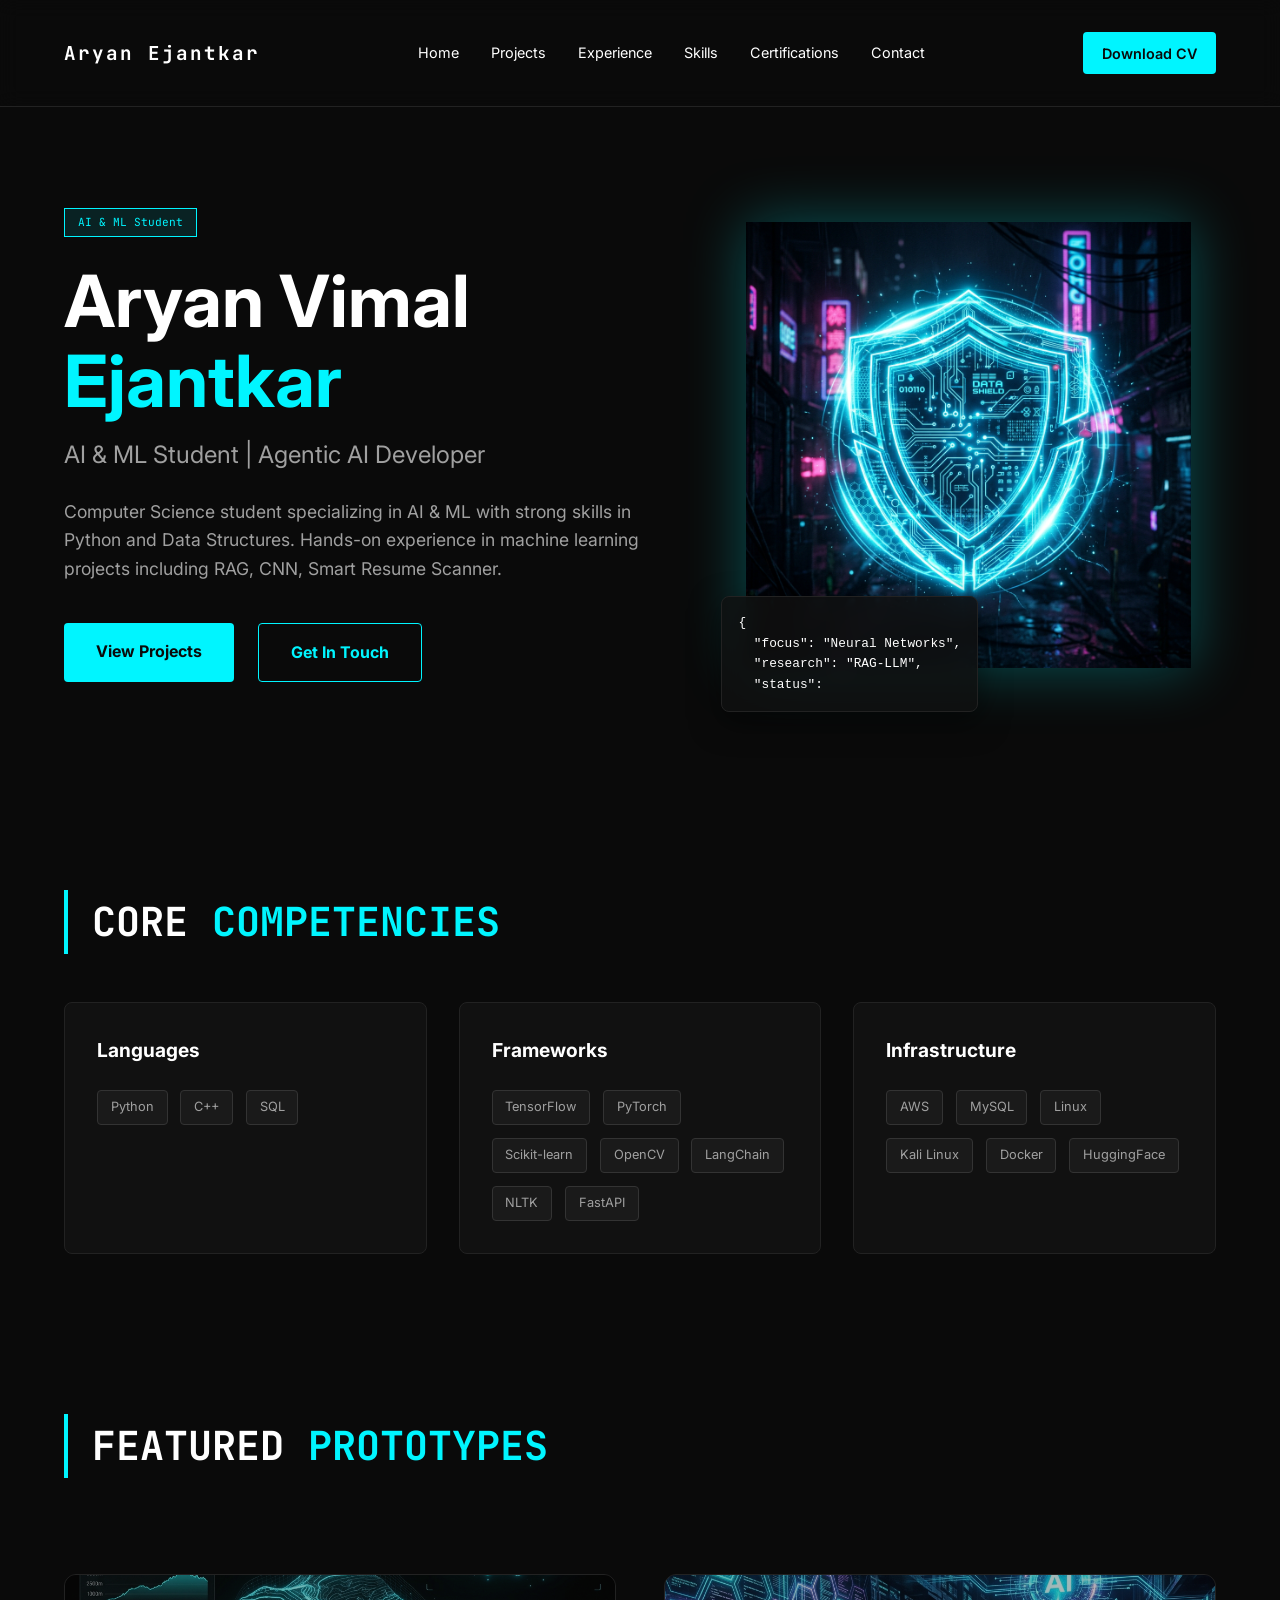
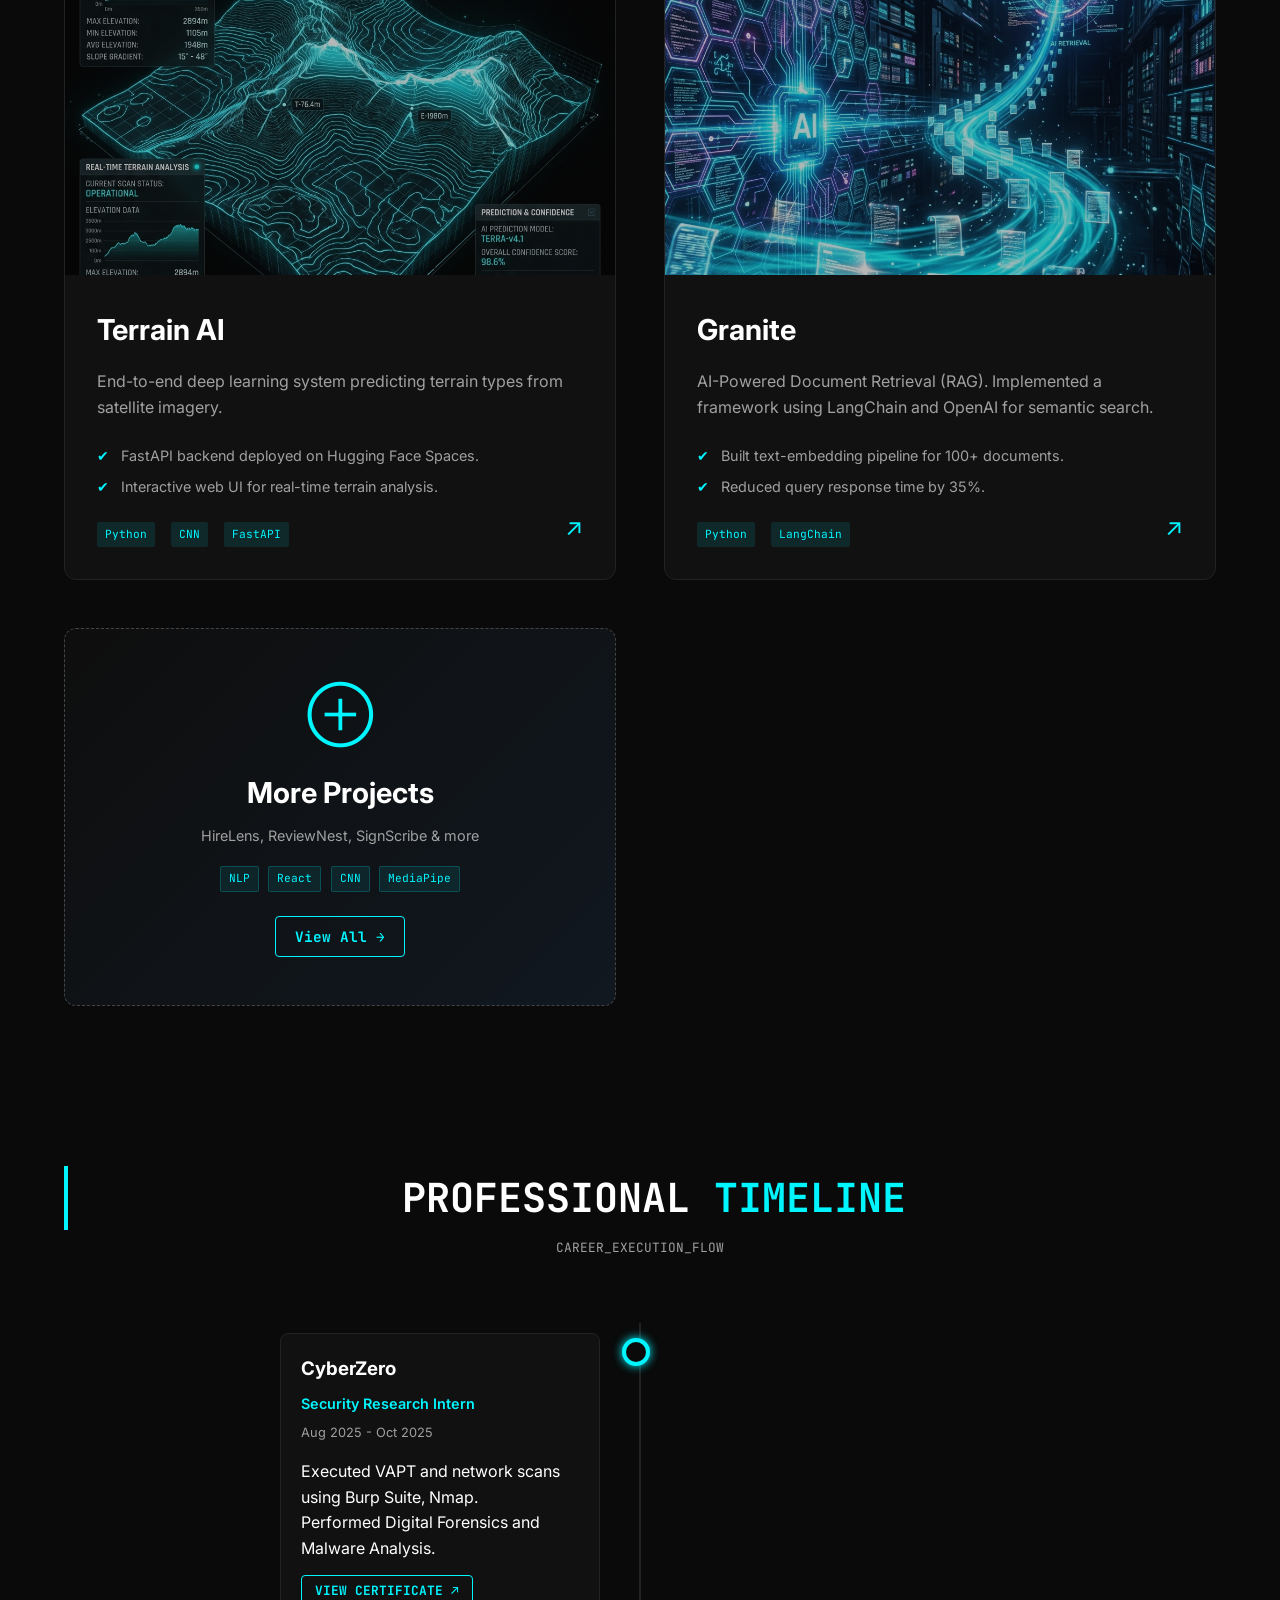
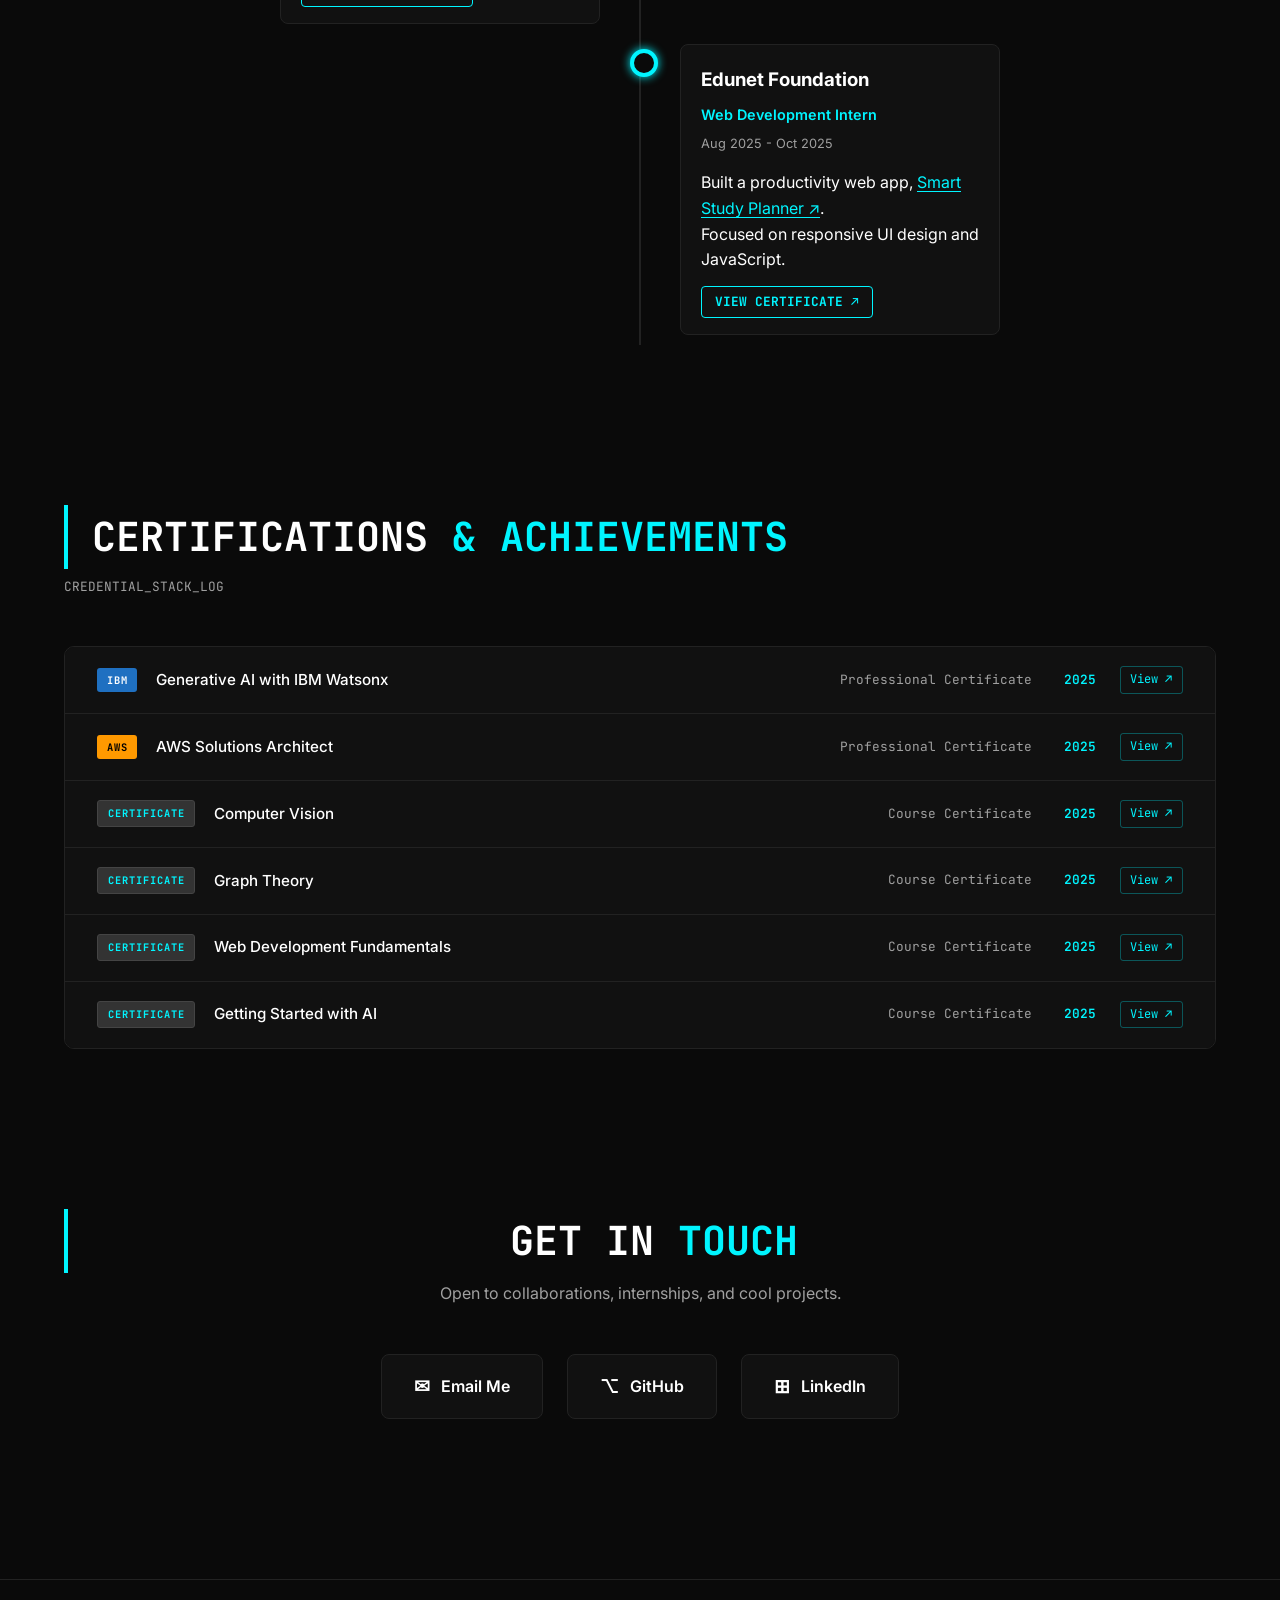
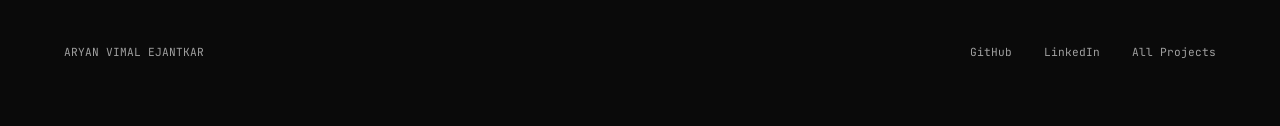
==== index.html @ c0637386 "Initial commit of portfolio" ====
<!DOCTYPE html>
<html lang="en">

<head>
    <meta charset="UTF-8">
    <meta name="viewport" content="width=device-width, initial-scale=1.0">
    <title>Aryan Vimal Ejantkar | AI &amp; ML Explorer</title>
    <meta name="description"
        content="Portfolio of Aryan Vimal Ejantkar, AI &amp; ML student specializing in cybersecurity and predictive modeling.">
    <link rel="stylesheet" href="style.css">
    <link rel="preconnect" href="https://fonts.googleapis.com">
    <link rel="preconnect" href="https://fonts.gstatic.com" crossorigin>
    <link
        href="https://fonts.googleapis.com/css2?family=Inter:wght@300;400;600;700&family=JetBrains+Mono:wght@400;700&display=swap"
        rel="stylesheet">
</head>

<body>
    <header>
        <nav>
            <div class="logo">Aryan Ejantkar</div>
            <ul>
                <li><a href="#home">Home</a></li>
                <li><a href="#projects">Projects</a></li>
                <li><a href="#experience">Experience</a></li>
                <li><a href="#skills">Skills</a></li>
                <li><a href="#certifications">Certifications</a></li>
                <li><a href="#contact">Contact</a></li>
            </ul>
            <a href="#" class="btn-download">Download CV</a>
        </nav>
    </header>

    <main>
        <!-- Hero -->
        <section id="home" class="hero">
            <div class="hero-content">
                <span class="status-tag">AI &amp; ML Student</span>
                <h1>Aryan Vimal <span class="highlight">Ejantkar</span></h1>
                <p class="subtitle">AI &amp; ML Student | Agentic AI Developer</p>
                <p class="description">
                    Computer Science student specializing in AI &amp; ML with strong skills in Python and Data
                    Structures.
                    Hands-on experience in machine learning projects including RAG, CNN, Smart Resume Scanner.
                </p>
                <div class="hero-btns">
                    <a href="#projects" class="btn-primary">View Projects</a>
                    <a href="#contact" class="btn-secondary">Get In Touch</a>
                </div>
            </div>
            <div class="hero-visual">
                <div class="visual-container">
                    <img src="images/hero.png" alt="High-tech AI visual">
                    <div class="code-snippet">
                        <pre><code>{
  "focus": "Neural Networks",
  "research": "RAG-LLM",
  "status": "Learning"
}</code></pre>
                    </div>
                </div>
            </div>
        </section>

        <!-- Skills -->
        <section id="skills" class="skills">
            <h2 class="section-title">CORE <span class="highlight">COMPETENCIES</span></h2>
            <div class="skills-grid">
                <div class="skill-card">
                    <h3><i class="icon-code"></i> Languages</h3>
                    <div class="tags">
                        <span>Python</span>
                        <span>C++</span>
                        <span>SQL</span>
                    </div>
                </div>
                <div class="skill-card">
                    <h3><i class="icon-framework"></i> Frameworks</h3>
                    <div class="tags">
                        <span>TensorFlow</span>
                        <span>PyTorch</span>
                        <span>Scikit-learn</span>
                        <span>OpenCV</span>
                        <span>LangChain</span>
                        <span>NLTK</span>
                        <span>FastAPI</span>
                    </div>
                </div>
                <div class="skill-card">
                    <h3><i class="icon-infra"></i> Infrastructure</h3>
                    <div class="tags">
                        <span>AWS</span>
                        <span>MySQL</span>
                        <span>Linux</span>
                        <span>Kali Linux</span>
                        <span>Docker</span>
                        <span>HuggingFace</span>
                    </div>
                </div>
            </div>
        </section>

        <!-- Projects -->
        <section id="projects" class="projects">
            <div class="section-header">
                <h2 class="section-title">FEATURED <span class="highlight">PROTOTYPES</span></h2>
            </div>

            <!-- Projects Grid -->
            <div class="projects-grid">
                <!-- Terrain AI -->
                <article class="project-card" id="terrain-ai">
                    <div class="project-img">
                        <img src="images/terrain_ai.png" alt="Terrain AI Prediction System">
                    </div>
                    <div class="project-info">
                        <h3>Terrain AI</h3>
                        <p>End-to-end deep learning system predicting terrain types from satellite imagery.</p>
                        <ul>
                            <li>FastAPI backend deployed on Hugging Face Spaces.</li>
                            <li>Interactive web UI for real-time terrain analysis.</li>
                        </ul>
                        <div class="project-tags">
                            <span>Python</span>
                            <span>CNN</span>
                            <span>FastAPI</span>
                        </div>
                        <a href="https://huggingface.co/spaces/AryanYeager/Terrain-AI" target="_blank" rel="noopener noreferrer" class="btn-link">↗</a>
                    </div>
                </article>

                <article class="project-card">
                    <div class="project-img">
                        <img src="images/granite.png" alt="Granite RAG Project">
                    </div>
                    <div class="project-info">
                        <h3>Granite</h3>
                        <p>AI-Powered Document Retrieval (RAG). Implemented a framework using LangChain and OpenAI for semantic search.</p>
                        <ul>
                            <li>Built text-embedding pipeline for 100+ documents.</li>
                            <li>Reduced query response time by 35%.</li>
                        </ul>
                        <div class="project-tags">
                            <span>Python</span>
                            <span>LangChain</span>
                        </div>
                        <a href="#" class="btn-link">↗</a>
                    </div>
                </article>

                <!-- More Projects CTA Card -->
                <article class="project-card project-more-cta" id="more-projects-card">
                    <a href="projects.html" class="more-projects-link">
                        <div class="more-projects-inner">
                            <div class="more-icon">⊕</div>
                            <h3>More Projects</h3>
                            <p>HireLens, ReviewNest, SignScribe &amp; more</p>
                            <div class="more-tags">
                                <span>NLP</span>
                                <span>React</span>
                                <span>CNN</span>
                                <span>MediaPipe</span>
                            </div>
                            <span class="more-arrow">View All →</span>
                        </div>
                    </a>
                </article>
            </div>
        </section>

        <!-- Experience -->
        <section id="experience" class="timeline-section">
            <h2 class="section-title">PROFESSIONAL <span class="highlight">TIMELINE</span></h2>
            <p class="timeline-subtitle">CAREER_EXECUTION_FLOW</p>
            <div class="timeline">
                <div class="timeline-item left">
                    <div class="timeline-content">
                        <h3>CyberZero</h3>
                        <p class="role">Security Research Intern</p>
                        <p class="date">Aug 2025 - Oct 2025</p>
                        <ul>
                            <li>Executed VAPT and network scans using Burp Suite, Nmap.</li>
                            <li>Performed Digital Forensics and Malware Analysis.</li>
                            <li style="list-style: none; margin-top: 1rem; padding-left: 0;"><a href="https://drive.google.com/file/d/1iZwrSXvHNctvLKNdrbtLAVWrNoqYhOEe/view?usp=sharing" target="_blank" style="color: var(--accent-color); font-family: var(--font-mono); font-size: 0.8rem; font-weight: 700; text-decoration: none; border: 1px solid var(--accent-color); padding: 0.4rem 0.8rem; border-radius: 4px;">VIEW CERTIFICATE ↗</a></li>
                        </ul>
                    </div>
                </div>
                <div class="timeline-item right">
                    <div class="timeline-content">
                        <h3>Edunet Foundation</h3>
                        <p class="role">Web Development Intern</p>
                        <p class="date">Aug 2025 - Oct 2025</p>
                        <ul>
                            <li>Built a productivity web app, <a href="https://aryanejantkar.github.io/Studious/" target="_blank" style="color: var(--accent-color); text-decoration: underline; text-underline-offset: 3px;">Smart Study Planner ↗</a>.</li>
                            <li>Focused on responsive UI design and JavaScript.</li>
                            <li style="list-style: none; margin-top: 1rem; padding-left: 0;"><a href="https://drive.google.com/file/d/1q51gS9Bd0TvYAJU_ouOYFiD1AsSKMowu/view?usp=sharing" target="_blank" style="color: var(--accent-color); font-family: var(--font-mono); font-size: 0.8rem; font-weight: 700; text-decoration: none; border: 1px solid var(--accent-color); padding: 0.4rem 0.8rem; border-radius: 4px;">VIEW CERTIFICATE ↗</a></li>
                        </ul>
                    </div>
                </div>
            </div>
        </section>

        <!-- Certifications — Linewise List -->
        <section id="certifications" class="certs">
            <h2 class="section-title">CERTIFICATIONS <span class="highlight">&amp; ACHIEVEMENTS</span></h2>
            <p class="certs-subtitle">CREDENTIAL_STACK_LOG</p>

            <div class="cert-list">
                <!-- IBM Watsonx -->
                <div class="cert-row">
                    <div class="cert-left">
                        <span class="cert-issuer-badge ibm">IBM</span>
                        <span class="cert-name">Generative AI with IBM Watsonx</span>
                    </div>
                    <div class="cert-right">
                        <span class="cert-type">Professional Certificate</span>
                        <span class="cert-year">2025</span>
                        <a href="https://courses.ibmcep.cognitiveclass.ai/certificates/39b0f9b2fa1e4203a6bf78116961417a" class="cert-link" target="_blank">View ↗</a>
                    </div>
                </div>

                <!-- AWS Solutions Architect -->
                <div class="cert-row">
                    <div class="cert-left">
                        <span class="cert-issuer-badge aws">AWS</span>
                        <span class="cert-name">AWS Solutions Architect</span>
                    </div>
                    <div class="cert-right">
                        <span class="cert-type">Professional Certificate</span>
                        <span class="cert-year">2025</span>
                        <a href="https://drive.google.com/file/d/1eqbxiesg7l5YwtLxKyrbqLeBqmudLLXa/view?usp=sharing" class="cert-link" target="_blank">View ↗</a>
                    </div>
                </div>

                <!-- Computer Vision -->
                <div class="cert-row">
                    <div class="cert-left">
                        <span class="cert-issuer-badge other">CERTIFICATE</span>
                        <span class="cert-name">Computer Vision</span>
                    </div>
                    <div class="cert-right">
                        <span class="cert-type">Course Certificate</span>
                        <span class="cert-year">2025</span>
                        <a href="https://drive.google.com/file/d/1IrvHcUiZFMRfwyIAwp1k_k1lSqYHnOw4/view?usp=sharing" class="cert-link" target="_blank">View ↗</a>
                    </div>
                </div>

                <!-- Graph Theory -->
                <div class="cert-row">
                    <div class="cert-left">
                        <span class="cert-issuer-badge other">CERTIFICATE</span>
                        <span class="cert-name">Graph Theory</span>
                    </div>
                    <div class="cert-right">
                        <span class="cert-type">Course Certificate</span>
                        <span class="cert-year">2025</span>
                        <a href="https://drive.google.com/file/d/1udrbotqPRoVbG8tz20t1jO_qF084Vod0/view?usp=sharing" class="cert-link" target="_blank">View ↗</a>
                    </div>
                </div>

                <!-- Web Development Fundamentals -->
                <div class="cert-row">
                    <div class="cert-left">
                        <span class="cert-issuer-badge other">CERTIFICATE</span>
                        <span class="cert-name">Web Development Fundamentals</span>
                    </div>
                    <div class="cert-right">
                        <span class="cert-type">Course Certificate</span>
                        <span class="cert-year">2025</span>
                        <a href="https://drive.google.com/file/d/1ZdUt2LaSRVUT1p3aTkzrZgxv9mIlfofM/view?usp=sharing" class="cert-link" target="_blank">View ↗</a>
                    </div>
                </div>

                <!-- Getting Started with AI -->
                <div class="cert-row">
                    <div class="cert-left">
                        <span class="cert-issuer-badge other">CERTIFICATE</span>
                        <span class="cert-name">Getting Started with AI</span>
                    </div>
                    <div class="cert-right">
                        <span class="cert-type">Course Certificate</span>
                        <span class="cert-year">2025</span>
                        <a href="https://drive.google.com/file/d/1AYmJ8X2r0VZyQmUGH4psGCxMCPOpIRfd/view?usp=sharing" class="cert-link" target="_blank">View ↗</a>
                    </div>
                </div>
            </div>
        </section>

        <!-- Contact anchor -->
        <section id="contact" class="contact-section">
            <h2 class="section-title">GET IN <span class="highlight">TOUCH</span></h2>
            <p class="contact-sub">Open to collaborations, internships, and cool projects.</p>
            <div class="contact-links">
                <a href="mailto:aryanvimalejantkar@gmail.com" class="contact-item" id="contact-email">
                    <span class="contact-icon">✉</span>
                    <span>Email Me</span>
                </a>
                <a href="https://github.com/AryanEjantkar" target="_blank" class="contact-item" id="contact-github">
                    <span class="contact-icon">⌥</span>
                    <span>GitHub</span>
                </a>
                <a href="https://www.linkedin.com/in/aryan-vimal-ejantkar-a94936253/" target="_blank"
                    class="contact-item" id="contact-linkedin">
                    <span class="contact-icon">⊞</span>
                    <span>LinkedIn</span>
                </a>
            </div>
        </section>
    </main>

    <footer>
        <div class="footer-content">
            <div class="footer-left">
                <span>ARYAN VIMAL EJANTKAR</span>
            </div>
            <div class="footer-center">
                <a href="https://github.com/AryanEjantkar" target="_blank">GitHub</a>
                <a href="https://www.linkedin.com/in/aryan-vimal-ejantkar-a94936253/" target="_blank">LinkedIn</a>
                <a href="projects.html">All Projects</a>
            </div>
        </div>
    </footer>

    <script src="script.js"></script>
</body>

</html>
---- style.css ----
:root {
    --bg-color: #0a0a0a;
    --card-bg: #111111;
    --accent-color: #00f5ff;
    --text-primary: #ffffff;
    --text-secondary: #a0a0a0;
    --border-color: #222222;
    --font-main: 'Inter', sans-serif;
    --font-mono: 'JetBrains Mono', monospace;
}

* {
    margin: 0;
    padding: 0;
    box-sizing: border-box;
}

body {
    background-color: var(--bg-color);
    color: var(--text-primary);
    font-family: var(--font-main);
    line-height: 1.6;
    overflow-x: hidden;
}

a {
    text-decoration: none;
    color: inherit;
}

ul {
    list-style: none;
}

.highlight {
    color: var(--accent-color);
}

/* Header & Nav */
header {
    padding: 2rem 5%;
    position: fixed;
    width: 100%;
    top: 0;
    z-index: 1000;
    background: rgba(10, 10, 10, 0.8);
    backdrop-filter: blur(10px);
    border-bottom: 1px solid var(--border-color);
}

nav {
    display: flex;
    justify-content: space-between;
    align-items: center;
    max-width: 1400px;
    margin: 0 auto;
}

.logo {
    font-family: var(--font-mono);
    font-weight: 700;
    font-size: 1.2rem;
    letter-spacing: 2px;
}

nav ul {
    display: flex;
    gap: 2rem;
}

nav ul a {
    font-size: 0.9rem;
    transition: color 0.3s;
}

nav ul a:hover {
    color: var(--accent-color);
}

.btn-download {
    background: var(--accent-color);
    color: var(--bg-color);
    padding: 0.6rem 1.2rem;
    border-radius: 4px;
    font-weight: 600;
    font-size: 0.9rem;
    transition: transform 0.3s, box-shadow 0.3s;
}

.btn-download:hover {
    transform: translateY(-2px);
    box-shadow: 0 4px 15px rgba(0, 245, 255, 0.4);
}

/* Hero Section */
.hero {
    padding: 10rem 5% 5rem;
    display: grid;
    grid-template-columns: 1.2fr 1fr;
    gap: 4rem;
    max-width: 1400px;
    margin: 0 auto;
    min-height: 90vh;
    align-items: center;
}

.status-tag {
    display: inline-block;
    border: 1px solid var(--accent-color);
    color: var(--accent-color);
    padding: 0.3rem 0.8rem;
    font-size: 0.7rem;
    font-family: var(--font-mono);
    margin-bottom: 1.5rem;
    background: rgba(0, 245, 255, 0.1);
}

.hero h1 {
    font-size: 4.5rem;
    line-height: 1.1;
    margin-bottom: 1rem;
    font-weight: 700;
}

.subtitle {
    font-size: 1.5rem;
    color: var(--text-secondary);
    margin-bottom: 1.5rem;
    font-weight: 400;
}

.description {
    max-width: 600px;
    color: var(--text-secondary);
    margin-bottom: 2.5rem;
    font-size: 1.1rem;
}

.hero-btns {
    display: flex;
    gap: 1.5rem;
}

.btn-primary {
    background: var(--accent-color);
    color: var(--bg-color);
    padding: 1rem 2rem;
    border-radius: 4px;
    font-weight: 700;
}

.btn-secondary {
    border: 1px solid var(--accent-color);
    color: var(--accent-color);
    padding: 1rem 2rem;
    border-radius: 4px;
    font-weight: 700;
}

.hero-visual {
    position: relative;
}

.visual-container {
    position: relative;
    width: 100%;
    aspect-ratio: 1;
    display: flex;
    justify-content: center;
    align-items: center;
}

.visual-container img {
    width: 90%;
    filter: drop-shadow(0 0 30px rgba(0, 245, 255, 0.3));
    animation: float 6s ease-in-out infinite;
}

.code-snippet {
    position: absolute;
    bottom: -20px;
    left: 0;
    background: rgba(17, 17, 17, 0.8);
    backdrop-filter: blur(10px);
    border: 1px solid var(--border-color);
    padding: 1rem;
    border-radius: 8px;
    font-family: var(--font-mono);
    font-size: 0.8rem;
    box-shadow: 0 10px 30px rgba(0, 0, 0, 0.5);
}

@keyframes float {
    0%, 100% { transform: translateY(0); }
    50% { transform: translateY(-20px); }
}

/* Skills Section */
.skills {
    padding: 5rem 5%;
    max-width: 1400px;
    margin: 0 auto;
}

.section-title {
    font-size: 2.5rem;
    margin-bottom: 3rem;
    font-family: var(--font-mono);
    border-left: 4px solid var(--accent-color);
    padding-left: 1.5rem;
}

.skills-grid {
    display: grid;
    grid-template-columns: repeat(auto-fit, minmax(300px, 1fr));
    gap: 2rem;
}

.skill-card {
    background: var(--card-bg);
    border: 1px solid var(--border-color);
    padding: 2rem;
    border-radius: 8px;
    transition: border-color 0.3s;
}

.skill-card:hover {
    border-color: var(--accent-color);
}

.skill-card h3 {
    margin-bottom: 1.5rem;
    font-size: 1.2rem;
}

.tags {
    display: flex;
    flex-wrap: wrap;
    gap: 0.8rem;
}

.tags span {
    background: #1a1a1a;
    border: 1px solid #333;
    padding: 0.4rem 0.8rem;
    border-radius: 4px;
    font-size: 0.8rem;
    color: var(--text-secondary);
}

/* Projects Section */
.projects {
    padding: 5rem 5%;
    max-width: 1400px;
    margin: 0 auto;
}

.section-header {
    display: flex;
    justify-content: space-between;
    align-items: flex-end;
    margin-bottom: 3rem;
}

.project-log {
    font-family: var(--font-mono);
    font-size: 0.8rem;
    color: var(--text-secondary);
}

.projects-grid {
    display: grid;
    grid-template-columns: 1fr 1fr;
    gap: 3rem;
}

.project-card {
    background: var(--card-bg);
    border: 1px solid var(--border-color);
    border-radius: 12px;
    overflow: hidden;
    transition: transform 0.3s;
}

.project-card:hover {
    transform: translateY(-10px);
}

.project-img {
    height: 300px;
    overflow: hidden;
    position: relative;
}

.project-img img {
    width: 100%;
    height: 100%;
    object-fit: cover;
    opacity: 0.7;
    transition: opacity 0.3s;
}

.project-card:hover .project-img img {
    opacity: 1;
}

.project-info {
    padding: 2rem;
    position: relative;
}

.project-info h3 {
    font-size: 1.8rem;
    margin-bottom: 1rem;
}

.project-info p {
    color: var(--text-secondary);
    margin-bottom: 1.5rem;
}

.project-info ul {
    margin-bottom: 1.5rem;
    color: var(--text-secondary);
    font-size: 0.9rem;
}

.project-info li {
    margin-bottom: 0.5rem;
    position: relative;
    padding-left: 1.5rem;
}

.project-info li::before {
    content: '✔';
    position: absolute;
    left: 0;
    color: var(--accent-color);
}

.project-tags {
    display: flex;
    gap: 1rem;
}

.project-tags span {
    font-family: var(--font-mono);
    font-size: 0.7rem;
    background: rgba(0, 245, 255, 0.1);
    color: var(--accent-color);
    padding: 0.2rem 0.5rem;
    border-radius: 2px;
}

.btn-link {
    position: absolute;
    bottom: 2rem;
    right: 2rem;
    font-size: 1.5rem;
    color: var(--accent-color);
}

/* Timeline Section */
.timeline-section {
    padding: 5rem 5%;
    max-width: 1400px;
    margin: 0 auto;
    text-align: center;
}

.timeline-subtitle {
    font-family: var(--font-mono);
    font-size: 0.8rem;
    color: var(--text-secondary);
    margin-top: -2.5rem;
    margin-bottom: 4rem;
}

.timeline {
    position: relative;
    max-width: 800px;
    margin: 0 auto;
}

.timeline::after {
    content: '';
    position: absolute;
    width: 2px;
    background-color: var(--border-color);
    top: 0;
    bottom: 0;
    left: 50%;
    margin-left: -1px;
}

.timeline-item {
    padding: 10px 40px;
    position: relative;
    width: 50%;
    text-align: left;
}

.timeline-item::after {
    content: '';
    position: absolute;
    width: 20px;
    height: 20px;
    right: -10px;
    background-color: var(--bg-color);
    border: 4px solid var(--accent-color);
    top: 15px;
    border-radius: 50%;
    z-index: 1;
    box-shadow: 0 0 10px var(--accent-color);
}

.left { left: 0; }
.right { left: 50%; }

.right::after { left: -10px; }

.timeline-content {
    padding: 20px;
    background: var(--card-bg);
    border: 1px solid var(--border-color);
    border-radius: 8px;
}

.role {
    color: var(--accent-color);
    font-weight: 600;
    font-size: 0.9rem;
    margin: 0.5rem 0;
}

.date {
    color: var(--text-secondary);
    font-size: 0.8rem;
    margin-bottom: 1rem;
}

/* ─── Featured Project (Terrain AI) ─── */
.project-featured {
    display: grid;
    grid-template-columns: 1.1fr 1fr;
    gap: 0;
    margin-bottom: 3rem;
    border: 1px solid var(--accent-color);
    box-shadow: 0 0 30px rgba(0, 245, 255, 0.12);
    border-radius: 12px;
    overflow: hidden;
}

.project-featured .project-img {
    height: 100%;
    min-height: 380px;
    position: relative;
}

.project-featured .project-img img {
    width: 100%;
    height: 100%;
    object-fit: cover;
    opacity: 0.85;
    transition: opacity 0.4s;
}

.project-featured:hover .project-img img {
    opacity: 1;
}

.featured-badge {
    position: absolute;
    top: 1rem;
    left: 1rem;
    background: var(--accent-color);
    color: var(--bg-color);
    font-family: var(--font-mono);
    font-size: 0.7rem;
    font-weight: 700;
    padding: 0.3rem 0.8rem;
    border-radius: 4px;
    letter-spacing: 1px;
}

.project-meta {
    display: flex;
    gap: 0.8rem;
    margin-bottom: 0.8rem;
}

.project-status {
    font-family: var(--font-mono);
    font-size: 0.65rem;
    background: rgba(0, 245, 255, 0.15);
    color: var(--accent-color);
    border: 1px solid var(--accent-color);
    padding: 0.2rem 0.6rem;
    border-radius: 2px;
    letter-spacing: 1px;
}

.project-version {
    font-family: var(--font-mono);
    font-size: 0.65rem;
    color: var(--text-secondary);
    border: 1px solid #333;
    padding: 0.2rem 0.6rem;
    border-radius: 2px;
}

.project-actions {
    margin-top: 1.8rem;
}

.btn-open-project {
    display: inline-block;
    background: var(--accent-color);
    color: var(--bg-color);
    padding: 0.75rem 1.5rem;
    border-radius: 4px;
    font-weight: 700;
    font-size: 0.9rem;
    transition: transform 0.3s, box-shadow 0.3s;
    letter-spacing: 0.5px;
}

.btn-open-project:hover {
    transform: translateY(-3px);
    box-shadow: 0 6px 20px rgba(0, 245, 255, 0.4);
}

/* ─── More Projects CTA Card ─── */
.project-more-cta {
    display: flex;
    align-items: stretch;
    cursor: pointer;
    border: 1px dashed #444;
    transition: border-color 0.3s, box-shadow 0.3s;
    background: linear-gradient(135deg, #0e0e0e 0%, #111820 100%);
}

.project-more-cta:hover {
    border-color: var(--accent-color);
    box-shadow: 0 0 25px rgba(0, 245, 255, 0.1);
    transform: translateY(-10px);
}

.more-projects-link {
    display: flex;
    width: 100%;
    align-items: center;
    justify-content: center;
    padding: 3rem 2rem;
    text-decoration: none;
    color: inherit;
}

.more-projects-inner {
    text-align: center;
}

.more-icon {
    font-size: 3rem;
    color: var(--accent-color);
    margin-bottom: 1rem;
    transition: transform 0.3s;
}

.project-more-cta:hover .more-icon {
    transform: rotate(90deg);
}

.more-projects-inner h3 {
    font-size: 1.8rem;
    margin-bottom: 0.5rem;
}

.more-projects-inner p {
    color: var(--text-secondary);
    font-size: 0.9rem;
    margin-bottom: 1.2rem;
}

.more-tags {
    display: flex;
    gap: 0.6rem;
    justify-content: center;
    flex-wrap: wrap;
    margin-bottom: 1.5rem;
}

.more-tags span {
    font-family: var(--font-mono);
    font-size: 0.7rem;
    background: rgba(0, 245, 255, 0.08);
    color: var(--accent-color);
    padding: 0.2rem 0.5rem;
    border-radius: 2px;
    border: 1px solid rgba(0, 245, 255, 0.2);
}

.more-arrow {
    display: inline-block;
    color: var(--accent-color);
    font-family: var(--font-mono);
    font-size: 0.9rem;
    font-weight: 700;
    border: 1px solid var(--accent-color);
    padding: 0.5rem 1.2rem;
    border-radius: 4px;
    transition: background 0.3s, color 0.3s;
}

.project-more-cta:hover .more-arrow {
    background: var(--accent-color);
    color: var(--bg-color);
}

/* ─── Certifications — Linewise List ─── */
.certs {
    padding: 5rem 5%;
    max-width: 1400px;
    margin: 0 auto;
}

.certs-subtitle {
    font-family: var(--font-mono);
    font-size: 0.8rem;
    color: var(--text-secondary);
    margin-top: -2.5rem;
    margin-bottom: 3rem;
}

.cert-list {
    display: flex;
    flex-direction: column;
    gap: 0;
    border: 1px solid var(--border-color);
    border-radius: 10px;
    overflow: hidden;
}

.cert-row {
    display: flex;
    align-items: center;
    justify-content: space-between;
    padding: 1.2rem 2rem;
    background: var(--card-bg);
    border-bottom: 1px solid var(--border-color);
    transition: background 0.25s;
    gap: 1rem;
}

.cert-row:last-child {
    border-bottom: none;
}

.cert-row:hover {
    background: #161616;
}

.cert-left {
    display: flex;
    align-items: center;
    gap: 1.2rem;
    flex: 1;
}

.cert-right {
    display: flex;
    align-items: center;
    gap: 1.5rem;
    flex-shrink: 0;
}

.cert-issuer-badge {
    font-family: var(--font-mono);
    font-size: 0.65rem;
    font-weight: 700;
    padding: 0.25rem 0.6rem;
    border-radius: 3px;
    letter-spacing: 1px;
    white-space: nowrap;
}

.cert-issuer-badge.ibm    { background: #1F70C1; color: #fff; }
.cert-issuer-badge.google { background: #EA4335; color: #fff; }
.cert-issuer-badge.coursera { background: #0056D2; color: #fff; }
.cert-issuer-badge.udemy  { background: #A435F0; color: #fff; }
.cert-issuer-badge.aws    { background: #FF9900; color: #000; }
.cert-issuer-badge.microsoft { background: #00A4EF; color: #fff; }
.cert-issuer-badge.nvidia { background: #76B900; color: #000; }
.cert-issuer-badge.meta   { background: #0866FF; color: #fff; }
.cert-issuer-badge.other  { background: #333; color: var(--accent-color); border: 1px solid #444; }

.cert-name {
    font-size: 0.95rem;
    font-weight: 500;
    color: var(--text-primary);
}

.cert-type {
    font-size: 0.8rem;
    color: var(--text-secondary);
    font-family: var(--font-mono);
}

.cert-year {
    font-size: 0.8rem;
    color: var(--accent-color);
    font-family: var(--font-mono);
    font-weight: 600;
    min-width: 2.5rem;
    text-align: right;
}

.cert-link {
    font-family: var(--font-mono);
    font-size: 0.75rem;
    color: var(--accent-color);
    border: 1px solid rgba(0, 245, 255, 0.3);
    padding: 0.2rem 0.6rem;
    border-radius: 3px;
    transition: background 0.2s, color 0.2s;
    white-space: nowrap;
}

.cert-link:hover {
    background: var(--accent-color);
    color: var(--bg-color);
}

/* ─── Contact Section ─── */
.contact-section {
    padding: 5rem 5%;
    max-width: 1400px;
    margin: 0 auto;
    text-align: center;
}

.contact-sub {
    color: var(--text-secondary);
    margin-top: -2.5rem;
    margin-bottom: 3rem;
    font-size: 1rem;
}

.contact-links {
    display: flex;
    gap: 1.5rem;
    justify-content: center;
    flex-wrap: wrap;
}

.contact-item {
    display: flex;
    align-items: center;
    gap: 0.7rem;
    background: var(--card-bg);
    border: 1px solid var(--border-color);
    padding: 1rem 2rem;
    border-radius: 8px;
    font-weight: 600;
    transition: border-color 0.3s, transform 0.3s;
}

.contact-item:hover {
    border-color: var(--accent-color);
    transform: translateY(-3px);
    color: var(--accent-color);
}

.contact-icon {
    font-size: 1.2rem;
}

/* ─── Footer ─── */
footer {
    padding: 4rem 5%;
    border-top: 1px solid var(--border-color);
    margin-top: 5rem;
}

.footer-content {
    display: flex;
    justify-content: space-between;
    align-items: center;
    max-width: 1400px;
    margin: 0 auto;
    font-size: 0.7rem;
    color: var(--text-secondary);
    font-family: var(--font-mono);
}

.footer-center {
    display: flex;
    gap: 2rem;
}

.footer-center a:hover {
    color: var(--accent-color);
}

/* ─── Projects Page ─── */
.projects-page-hero {
    padding: 10rem 5% 3rem;
    max-width: 1400px;
    margin: 0 auto;
}

.back-breadcrumb {
    display: flex;
    align-items: center;
    gap: 0.8rem;
    font-family: var(--font-mono);
    font-size: 0.8rem;
    color: var(--text-secondary);
    margin-bottom: 1.5rem;
}

.back-breadcrumb a:hover {
    color: var(--accent-color);
}

.projects-page-hero h1 {
    font-size: 3.5rem;
    line-height: 1.1;
    margin: 1rem 0 0.5rem;
}

.subtitle-page {
    font-size: 1.1rem;
    color: var(--text-secondary);
}

.extra-projects {
    padding: 2rem 5% 5rem;
    max-width: 1400px;
    margin: 0 auto;
}

.extra-project-card {
    display: grid;
    grid-template-columns: 260px 1fr;
    gap: 3rem;
    padding: 3rem 0;
    align-items: start;
}

.extra-project-left {
    display: flex;
    flex-direction: column;
    align-items: center;
    gap: 1rem;
}

.extra-project-number {
    font-family: var(--font-mono);
    font-size: 4rem;
    font-weight: 700;
    color: #1a1a1a;
    line-height: 1;
    align-self: flex-start;
}

.extra-project-img-wrap {
    width: 100%;
}

.extra-project-img-placeholder {
    width: 100%;
    aspect-ratio: 4/3;
    border-radius: 10px;
    display: flex;
    flex-direction: column;
    align-items: center;
    justify-content: center;
    gap: 0.8rem;
    border: 1px solid var(--border-color);
}

.extra-project-img-real {
    width: 100%;
    aspect-ratio: 4/3;
    border-radius: 10px;
    border: 1px solid var(--border-color);
    object-fit: cover;
    background: #0d0d1a;
}

.nlp-bg  { background: linear-gradient(135deg, #0d1117 0%, #0a1628 100%); }
.web-bg  { background: linear-gradient(135deg, #0d0d1a 0%, #100d20 100%); }
.cv-bg   { background: linear-gradient(135deg, #0d1210 0%, #091a14 100%); }

.placeholder-icon {
    font-size: 3rem;
}

.placeholder-label {
    font-family: var(--font-mono);
    font-size: 0.65rem;
    color: var(--text-secondary);
    letter-spacing: 2px;
    border: 1px solid #333;
    padding: 0.2rem 0.6rem;
    border-radius: 3px;
}

.extra-project-content h2 {
    font-size: 2.2rem;
    margin-bottom: 1rem;
    margin-top: 0.5rem;
}

.extra-project-content p {
    color: var(--text-secondary);
    margin-bottom: 1.5rem;
    font-size: 1rem;
    line-height: 1.7;
}

.extra-project-content ul {
    margin-bottom: 1.5rem;
    color: var(--text-secondary);
    font-size: 0.9rem;
    list-style: none;
    padding: 0;
}

.extra-project-content li {
    margin-bottom: 0.5rem;
    padding-left: 1.5rem;
    position: relative;
}

.extra-project-content li::before {
    content: '✔';
    position: absolute;
    left: 0;
    color: var(--accent-color);
}

.extra-project-actions {
    display: flex;
    gap: 1rem;
    margin-top: 1.5rem;
    flex-wrap: wrap;
}

.btn-github {
    display: inline-block;
    border: 1px solid #444;
    color: var(--text-secondary);
    padding: 0.75rem 1.5rem;
    border-radius: 4px;
    font-weight: 600;
    font-size: 0.9rem;
    transition: border-color 0.3s, color 0.3s;
}

.btn-github:hover {
    border-color: var(--accent-color);
    color: var(--accent-color);
}

.project-divider {
    height: 1px;
    background: linear-gradient(to right, transparent, var(--border-color), transparent);
    margin: 0;
}

/* ─── Responsive ─── */
@media (max-width: 1024px) {
    .hero {
        grid-template-columns: 1fr;
        text-align: center;
        padding-top: 8rem;
    }
    .hero h1 { font-size: 3.5rem; }
    .hero-btns { justify-content: center; }
    .description { margin: 0 auto 2.5rem; }
    .projects-grid { grid-template-columns: 1fr; }
    .hero-visual { order: -1; }
    .project-featured { grid-template-columns: 1fr; }
    .project-featured .project-img { min-height: 280px; }
    .extra-project-card { grid-template-columns: 1fr; gap: 1.5rem; }
    .extra-project-number { font-size: 2.5rem; }
}

@media (max-width: 768px) {
    nav ul { display: none; }
    .timeline::after { left: 31px; }
    .timeline-item { width: 100%; padding-left: 70px; padding-right: 25px; }
    .timeline-item::after { left: 21px; }
    .right { left: 0%; }
    .cert-row { flex-direction: column; align-items: flex-start; gap: 0.8rem; }
    .cert-right { flex-wrap: wrap; }
    .contact-links { flex-direction: column; align-items: center; }
    .projects-page-hero h1 { font-size: 2.5rem; }
}
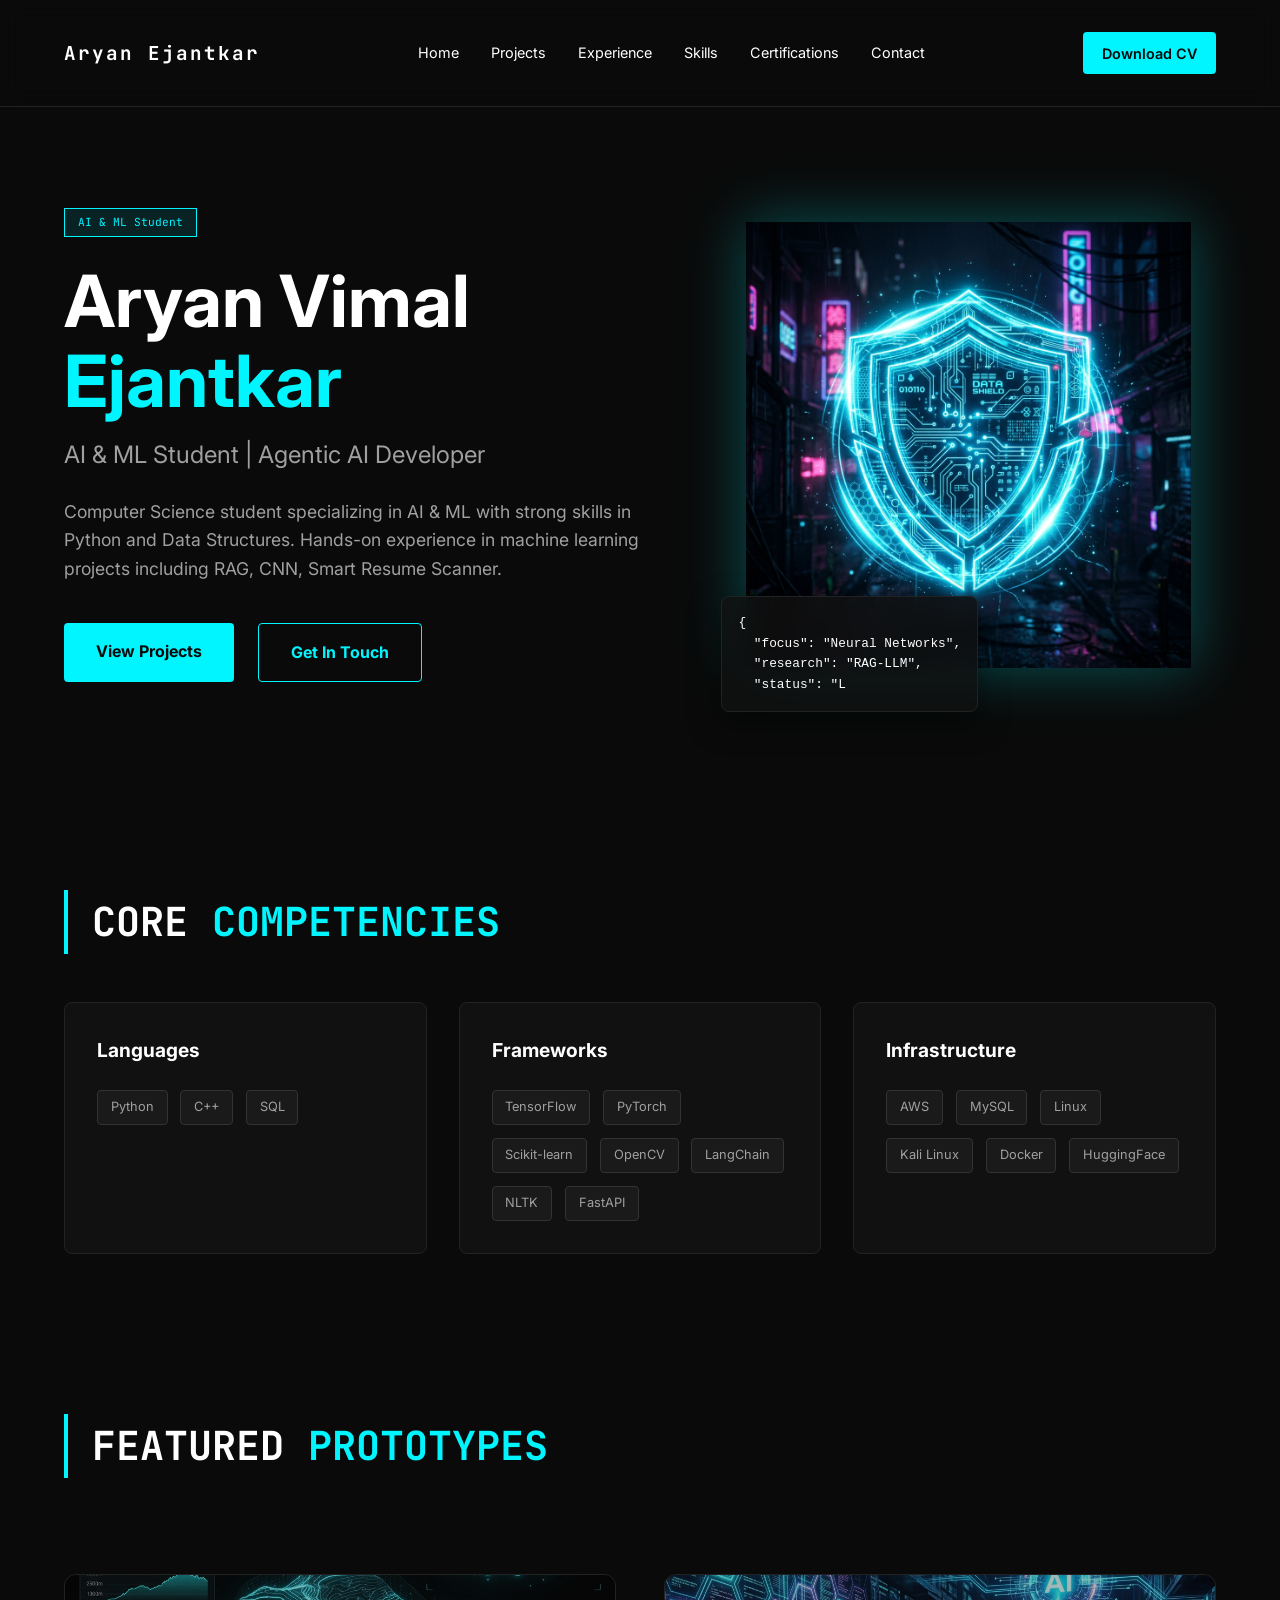
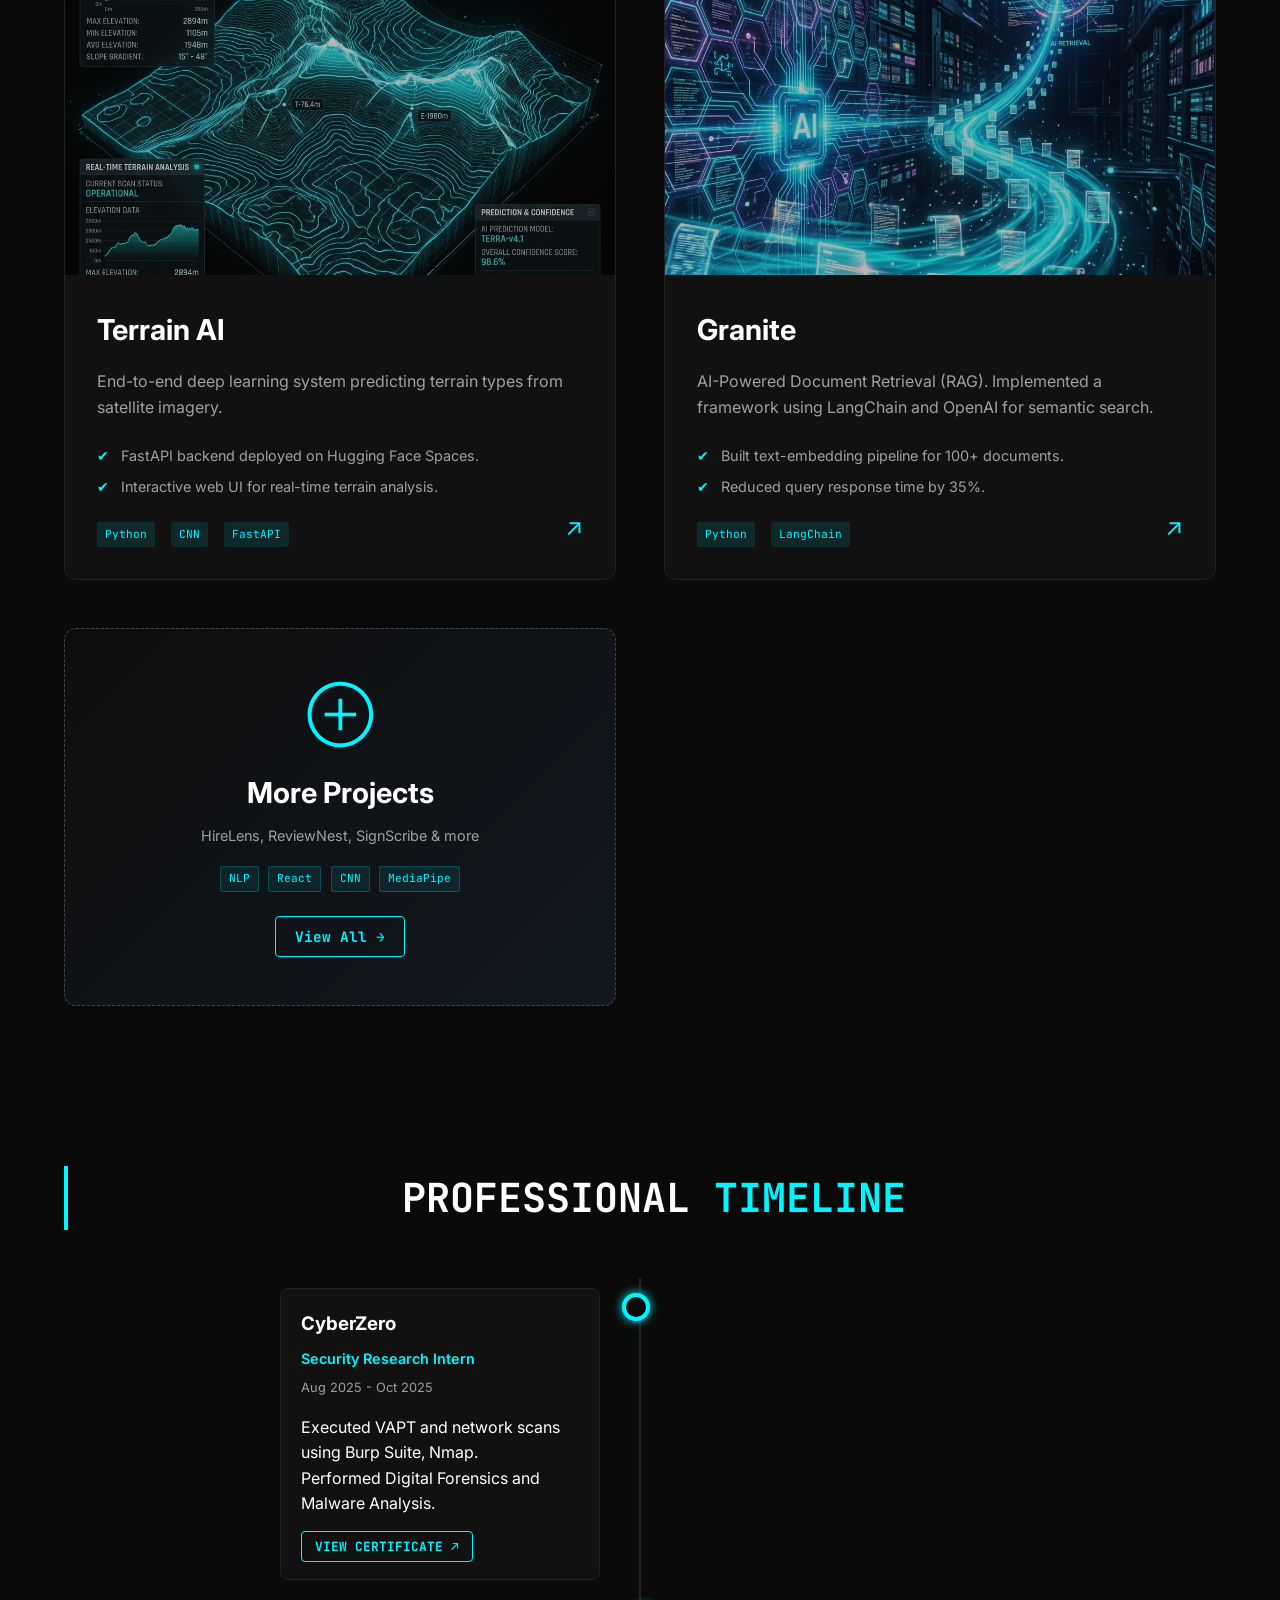
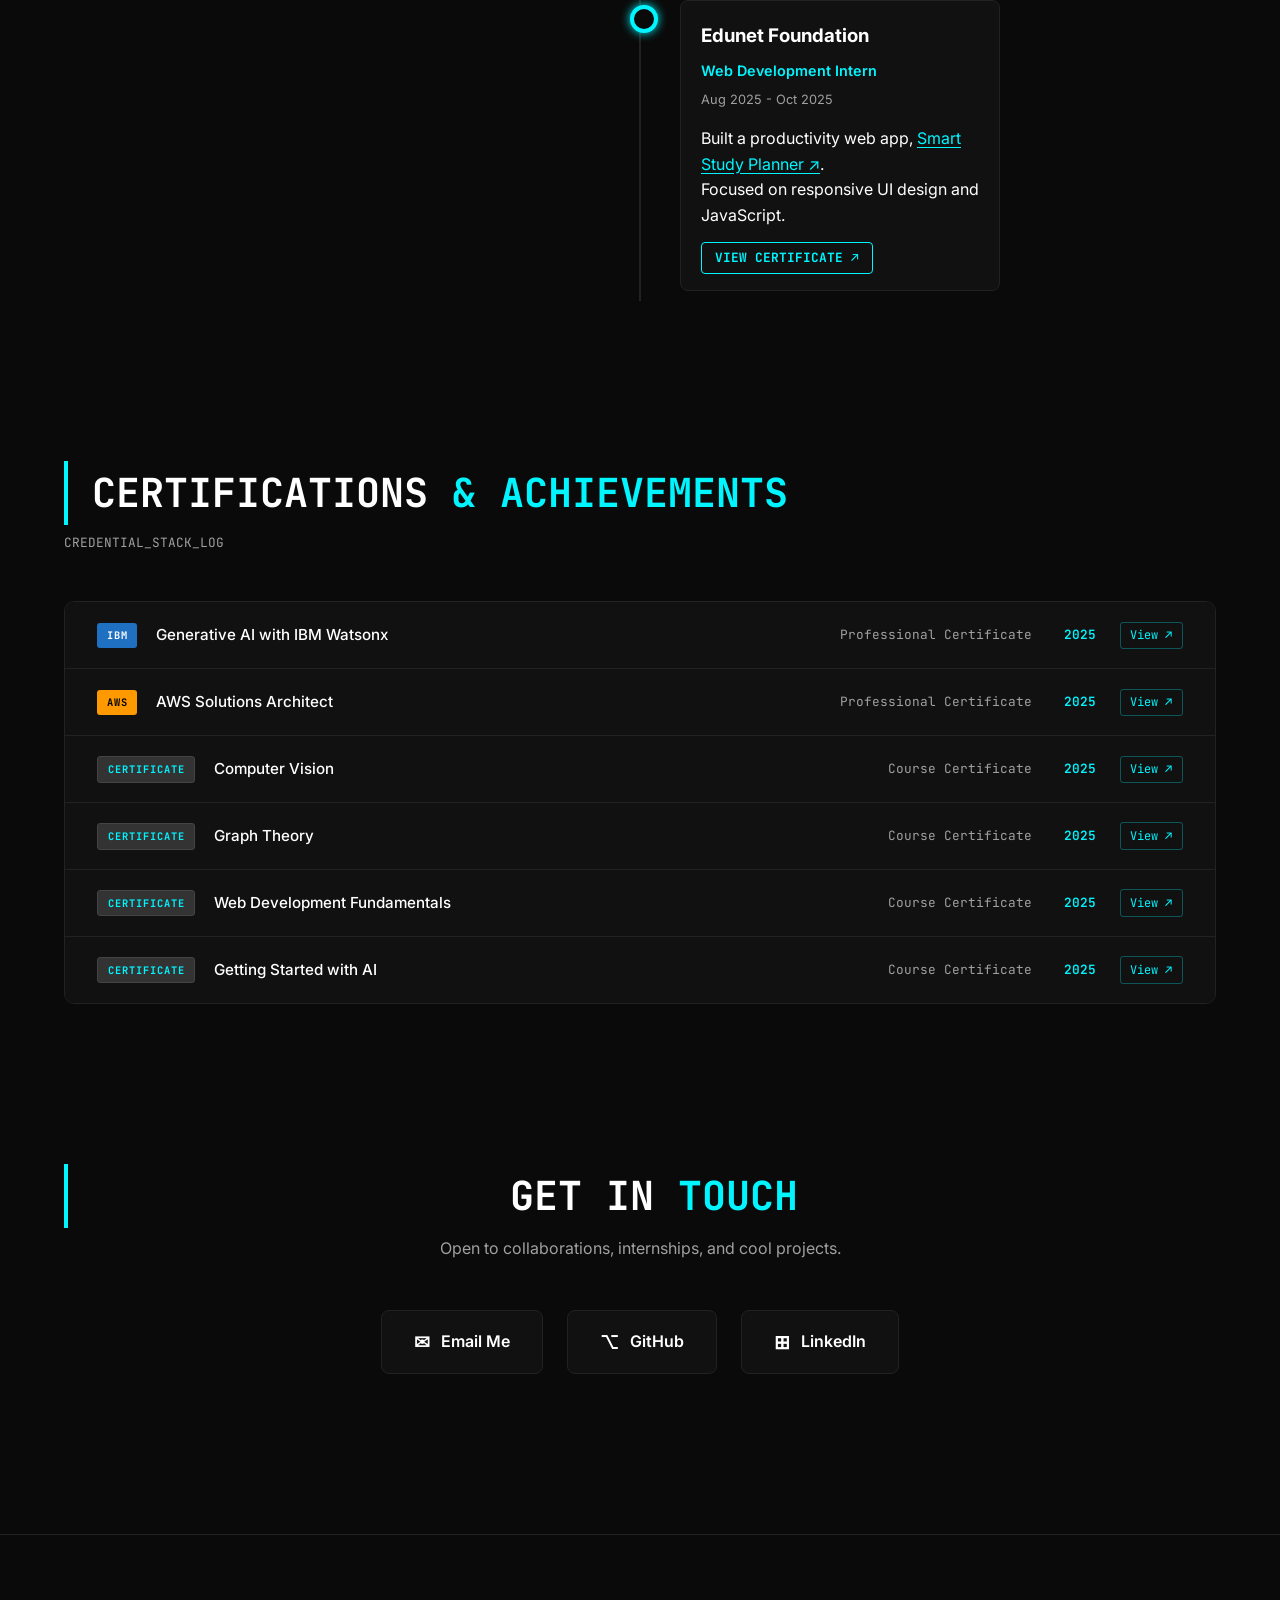
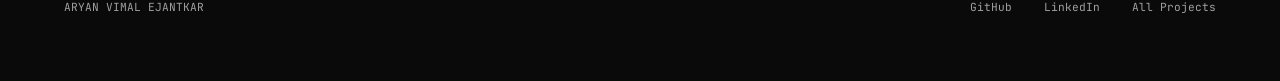
==== commit 6819c4c4: "Update portfolio: RAG link, tab title, and favicon" ====
--- a/index.html
+++ b/index.html
@@ -4,7 +4,8 @@
 <head>
     <meta charset="UTF-8">
     <meta name="viewport" content="width=device-width, initial-scale=1.0">
-    <title>Aryan Vimal Ejantkar | AI &amp; ML Explorer</title>
+    <title>PORTFOLIO</title>
+    <link rel="icon" type="image/png" href="favicon.png">
     <meta name="description"
         content="Portfolio of Aryan Vimal Ejantkar, AI &amp; ML student specializing in cybersecurity and predictive modeling.">
     <link rel="stylesheet" href="style.css">
@@ -144,7 +145,7 @@
                             <span>Python</span>
                             <span>LangChain</span>
                         </div>
-                        <a href="#" class="btn-link">↗</a>
+                        <a href="https://github.com/AryanEjantkar/RAG-" target="_blank" rel="noopener noreferrer" class="btn-link">↗</a>
                     </div>
                 </article>
 
@@ -171,7 +172,6 @@
         <!-- Experience -->
         <section id="experience" class="timeline-section">
             <h2 class="section-title">PROFESSIONAL <span class="highlight">TIMELINE</span></h2>
-            <p class="timeline-subtitle">CAREER_EXECUTION_FLOW</p>
             <div class="timeline">
                 <div class="timeline-item left">
                     <div class="timeline-content">
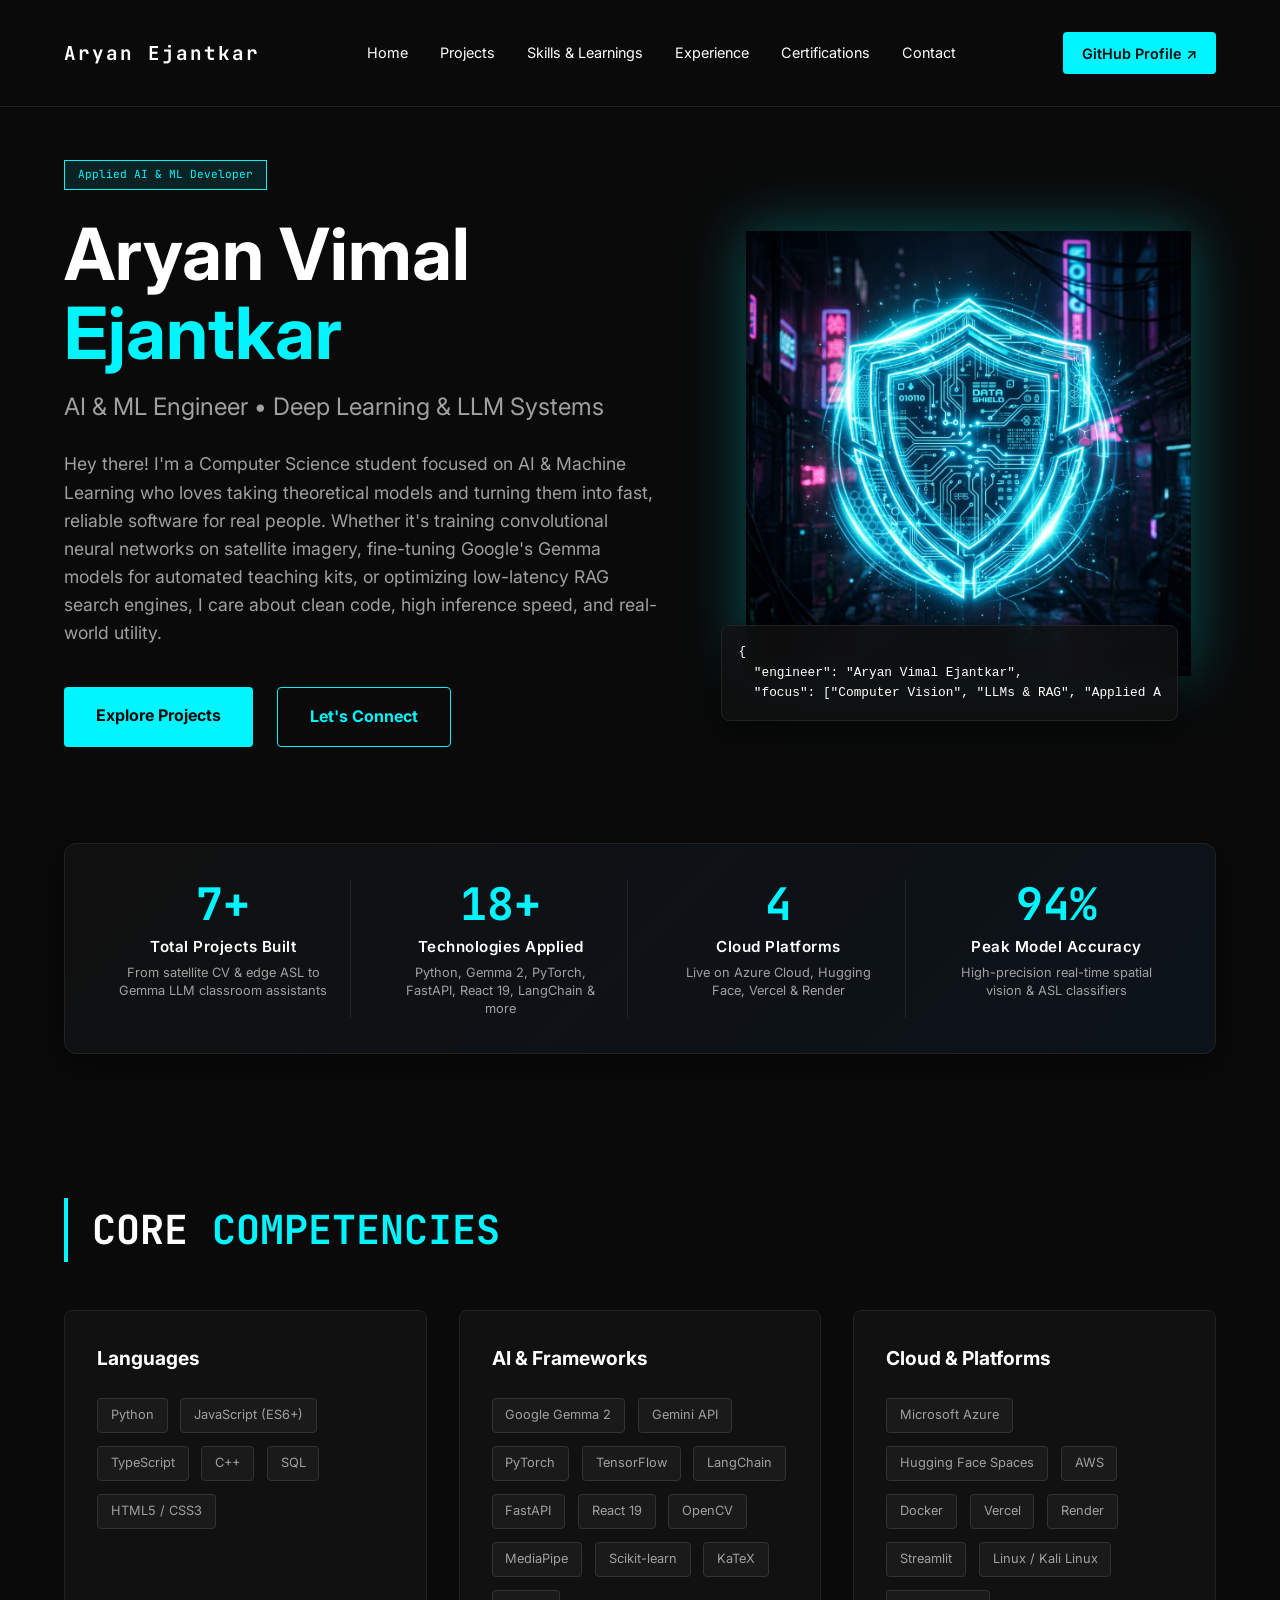
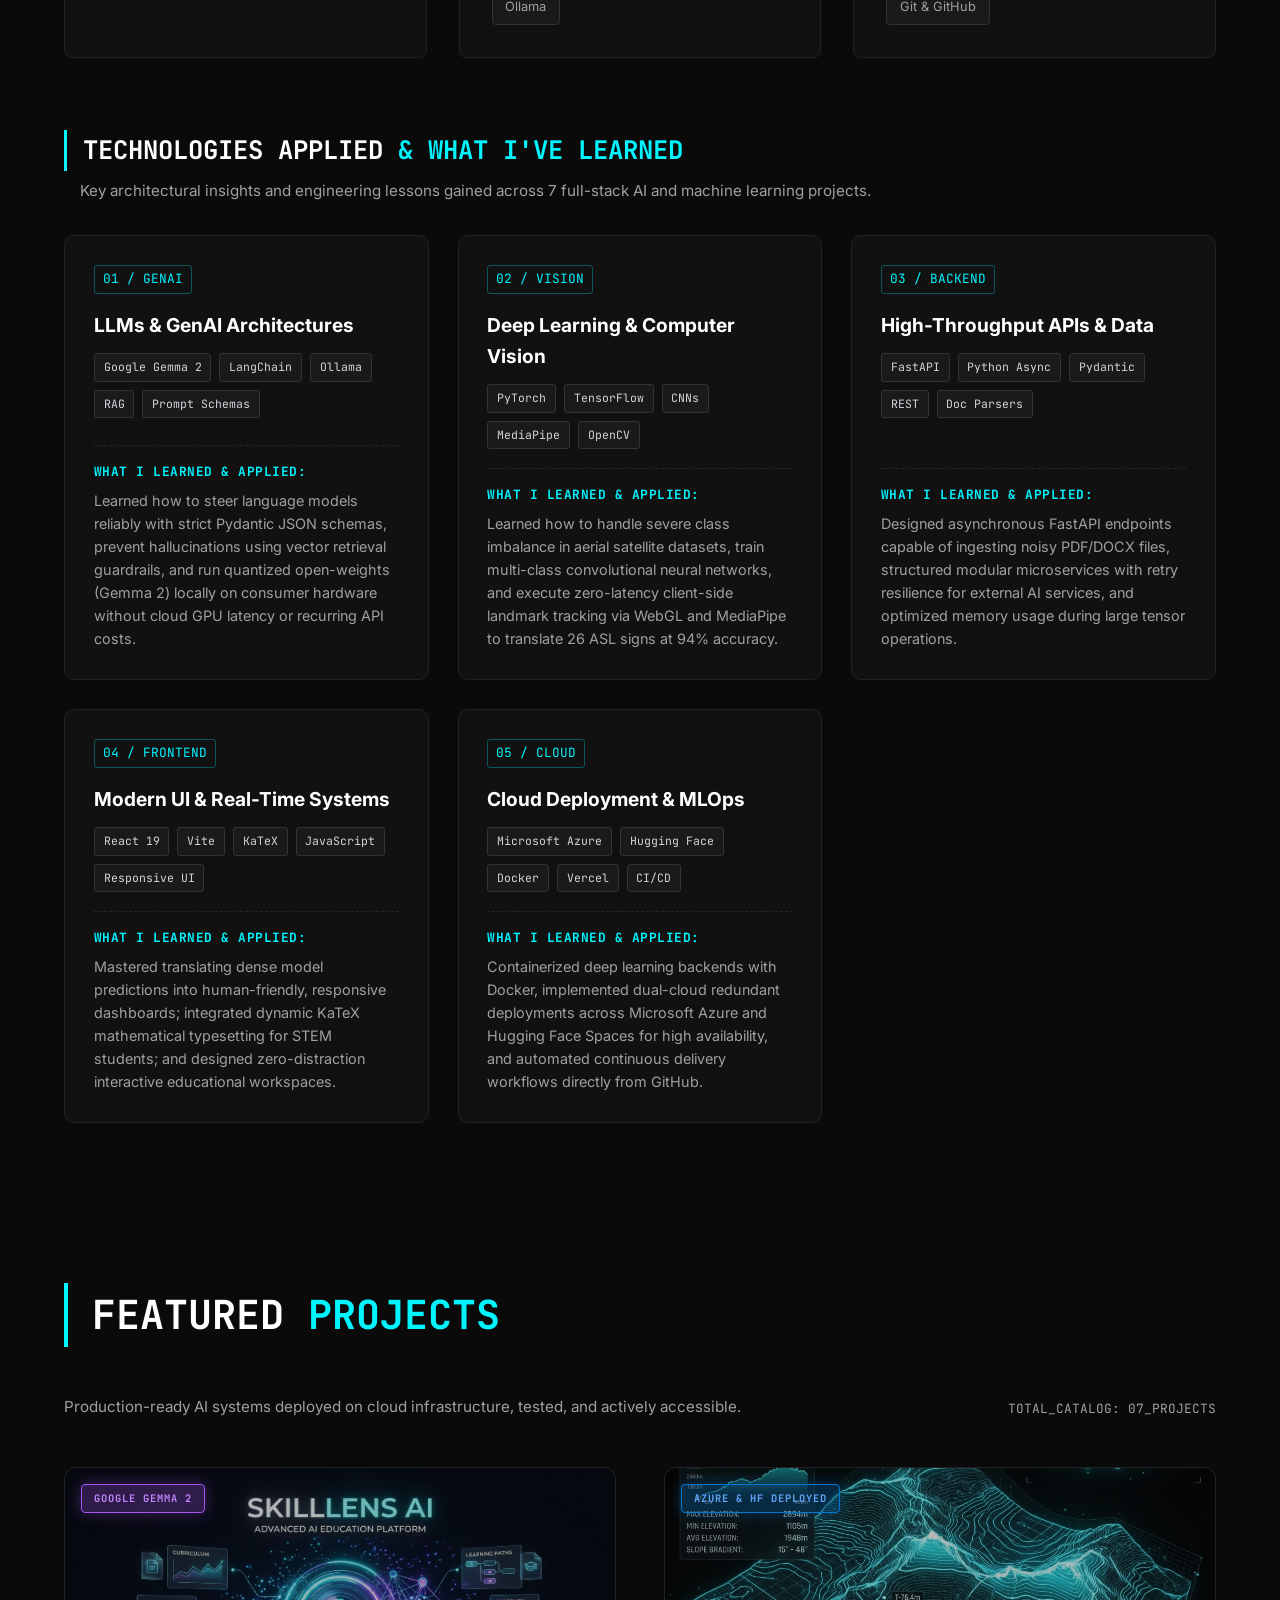
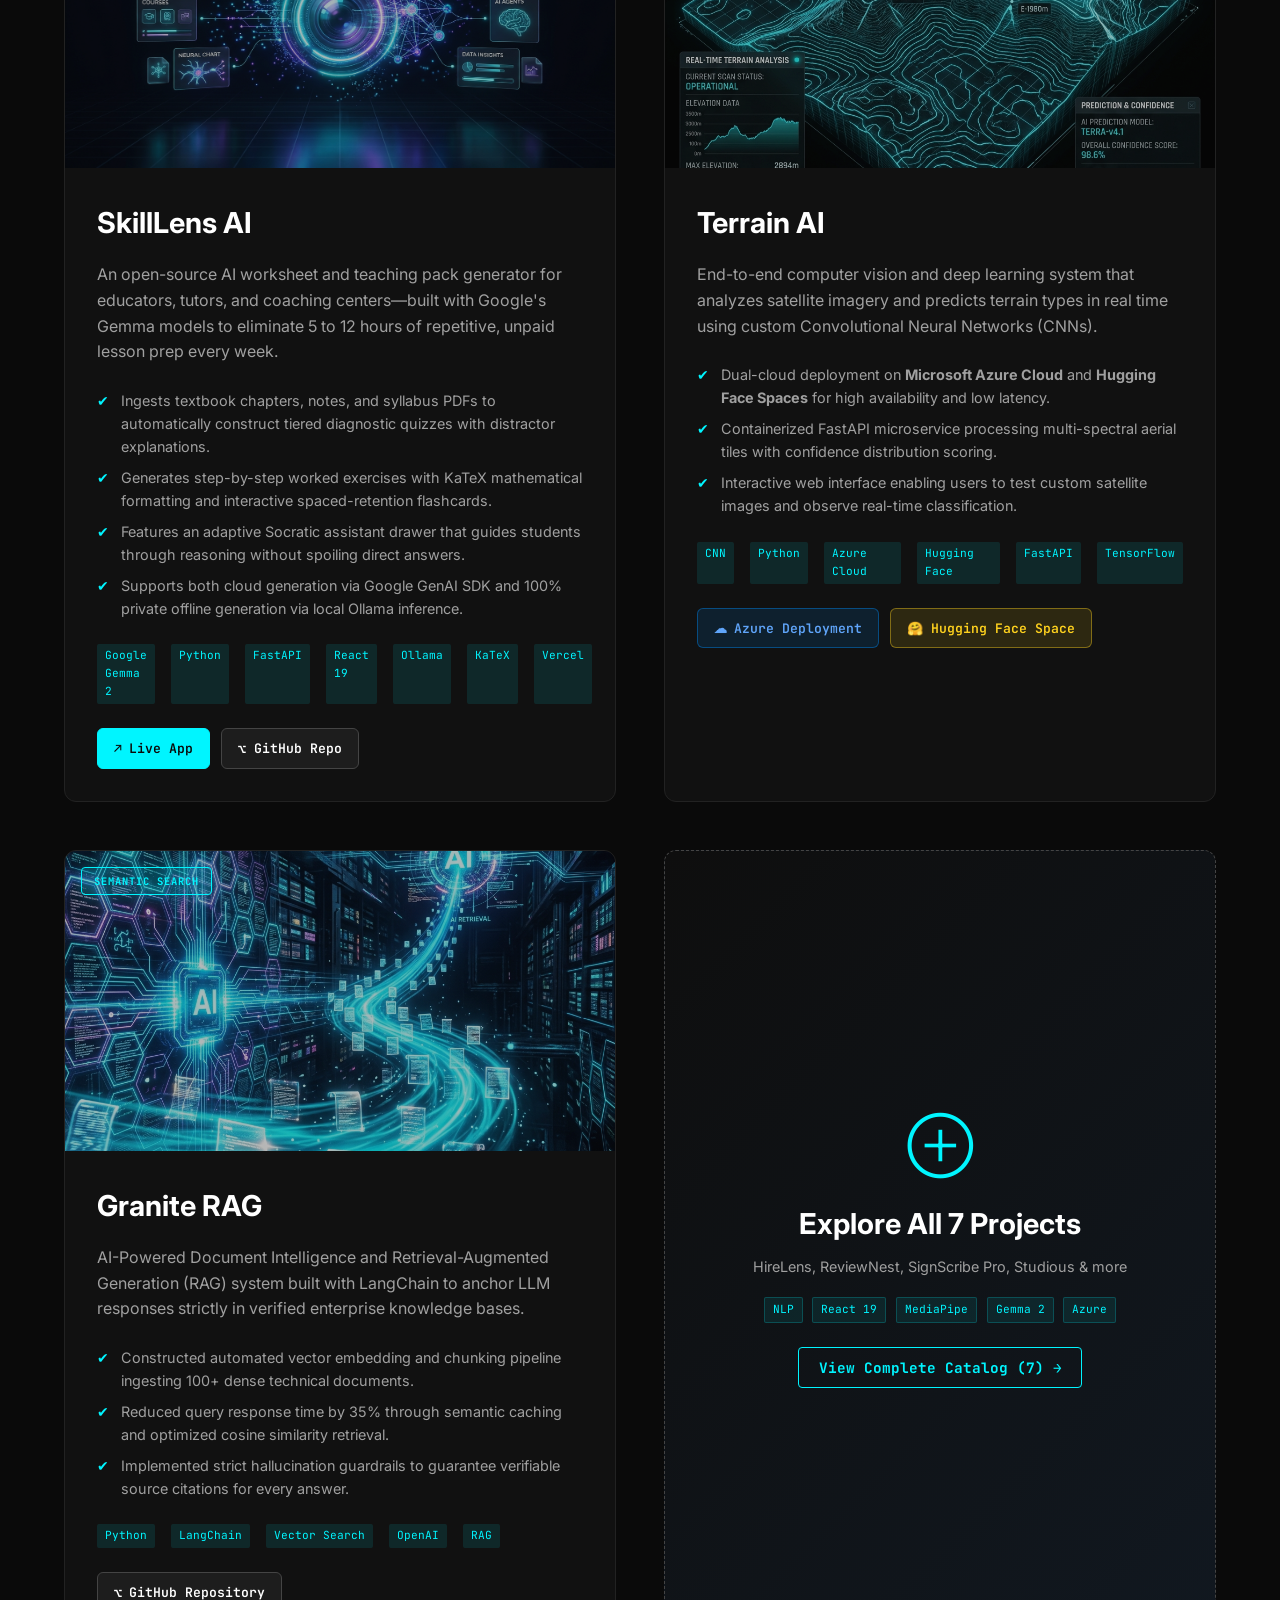
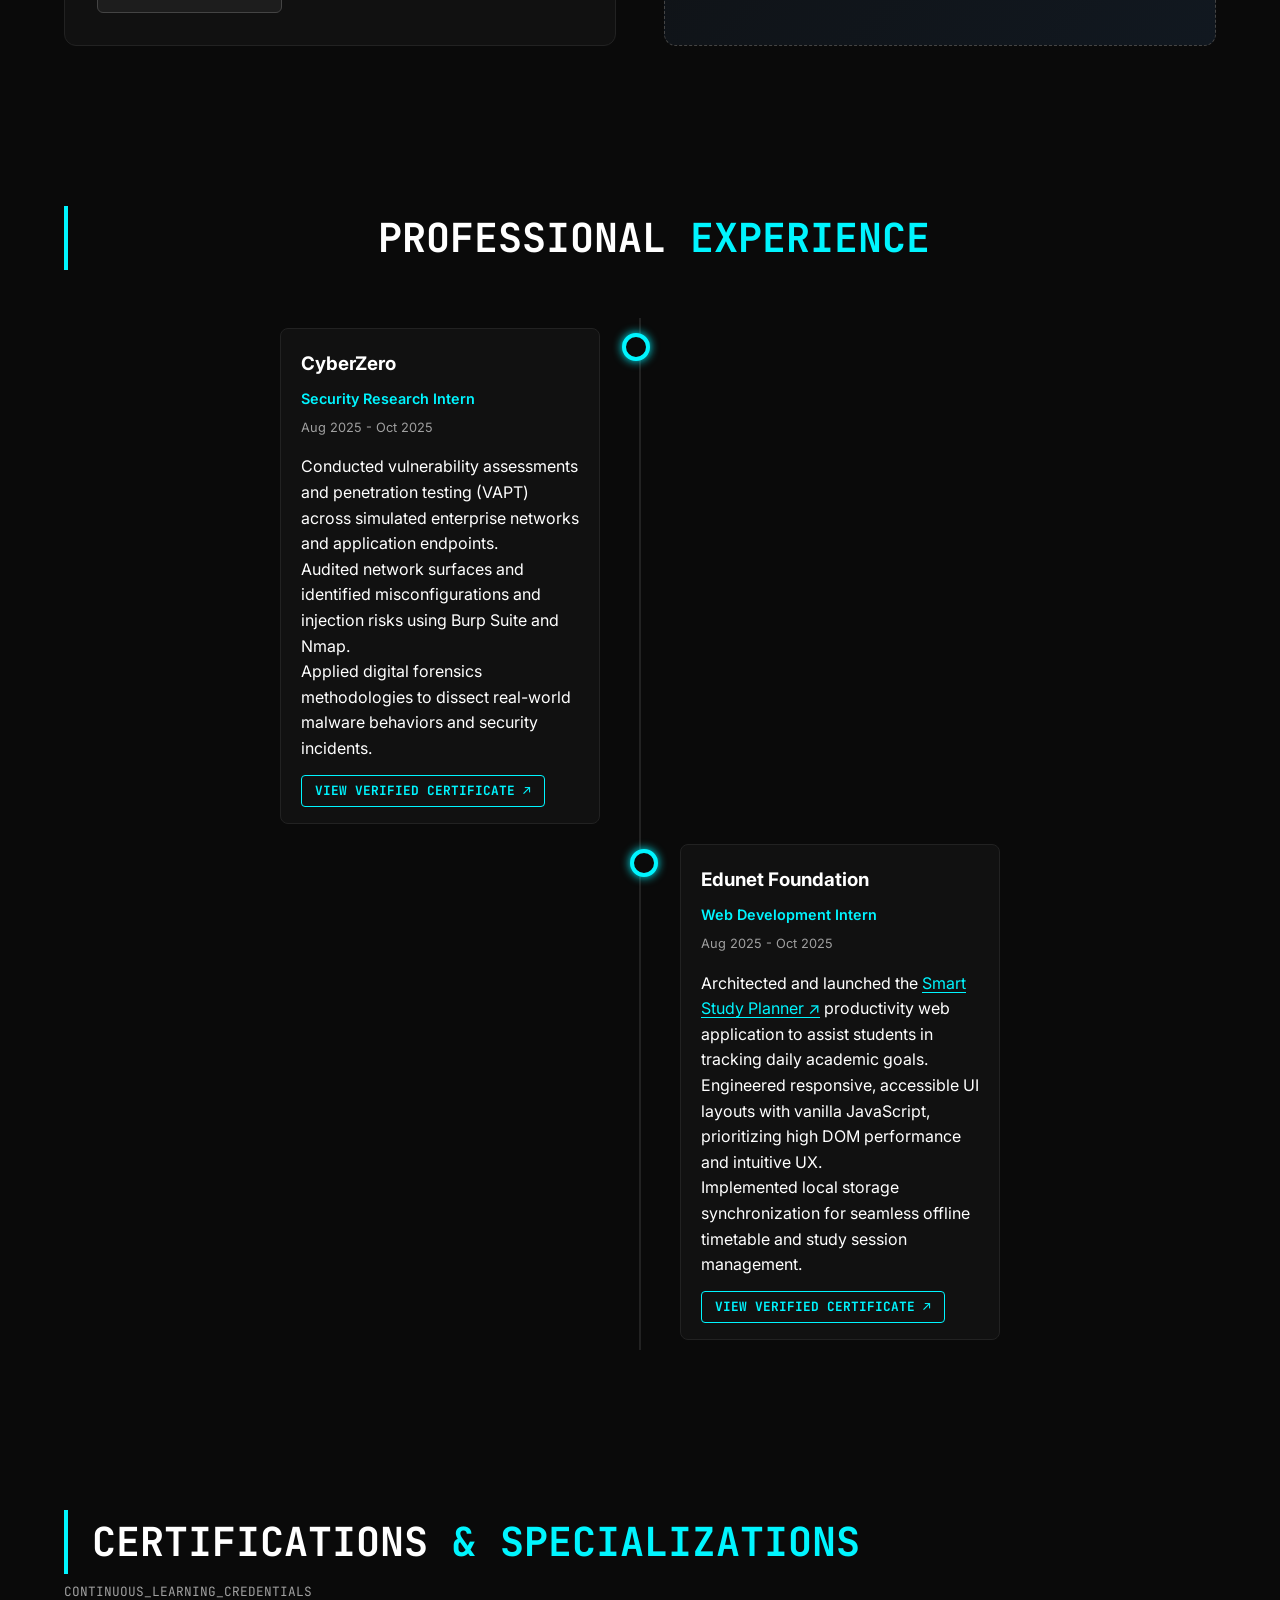
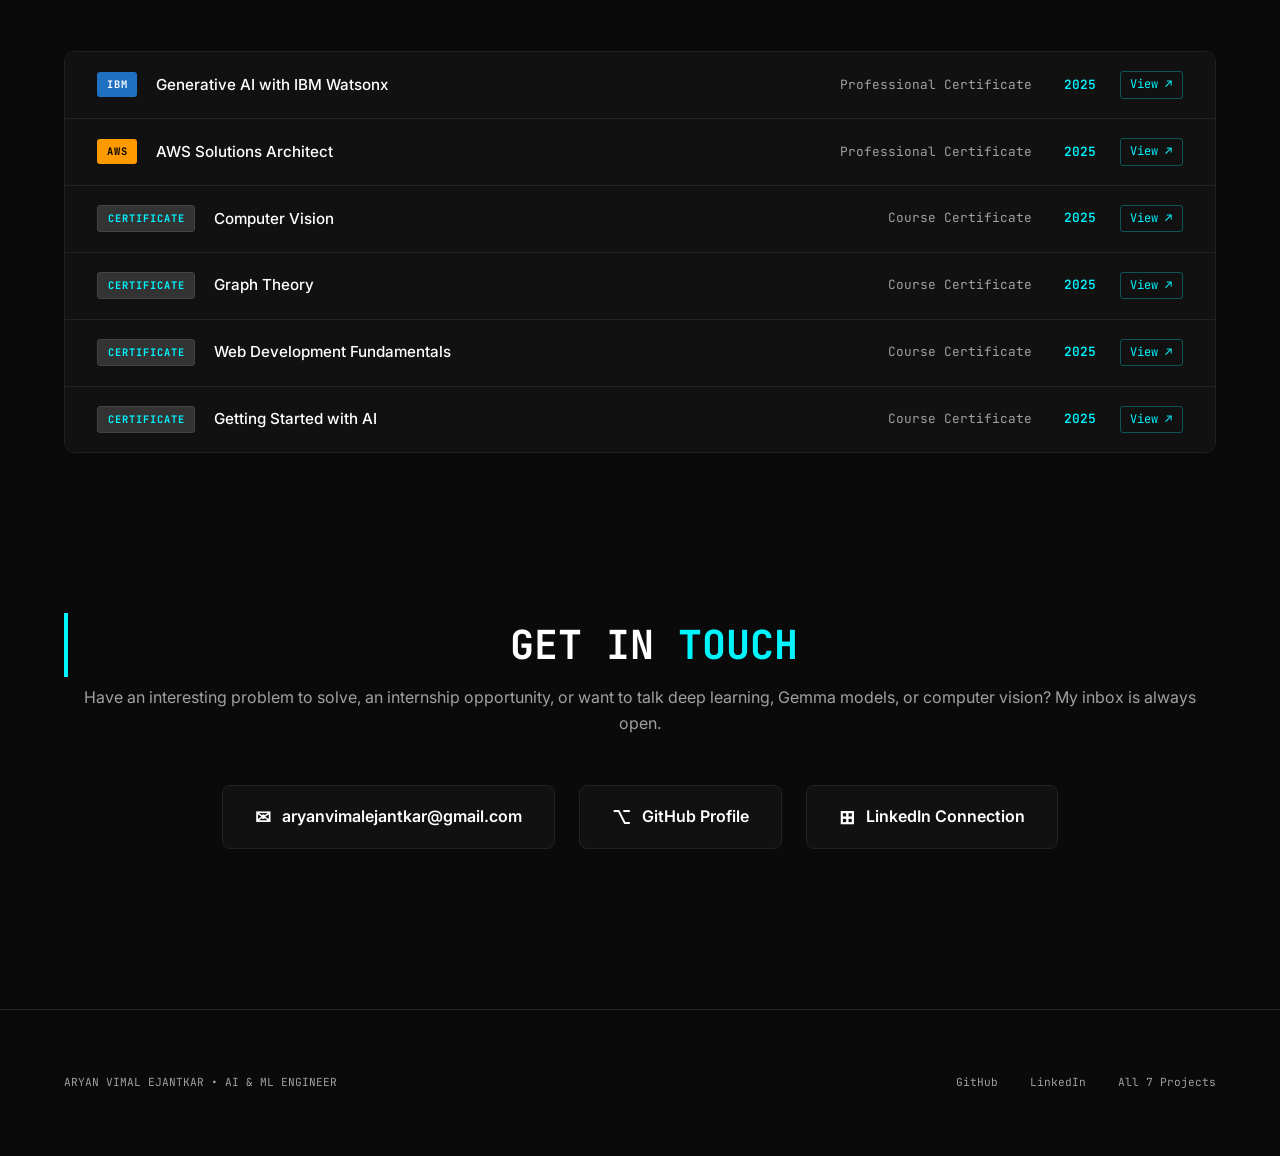
==== commit 14793805: "Add SkillLens AI, Terrain AI Azure links, humanized copy, and project stats" ====
--- a/index.html
+++ b/index.html
@@ -4,15 +4,15 @@
 <head>
     <meta charset="UTF-8">
     <meta name="viewport" content="width=device-width, initial-scale=1.0">
-    <title>PORTFOLIO</title>
+    <title>Aryan Vimal Ejantkar | AI &amp; ML Engineer</title>
     <link rel="icon" type="image/png" href="favicon.png">
     <meta name="description"
-        content="Portfolio of Aryan Vimal Ejantkar, AI &amp; ML student specializing in cybersecurity and predictive modeling.">
+        content="Portfolio of Aryan Vimal Ejantkar — AI &amp; ML developer specializing in computer vision, Google Gemma models, RAG systems, and cloud-deployed machine learning applications.">
     <link rel="stylesheet" href="style.css">
     <link rel="preconnect" href="https://fonts.googleapis.com">
     <link rel="preconnect" href="https://fonts.gstatic.com" crossorigin>
     <link
-        href="https://fonts.googleapis.com/css2?family=Inter:wght@300;400;600;700&family=JetBrains+Mono:wght@400;700&display=swap"
+        href="https://fonts.googleapis.com/css2?family=Inter:wght@300;400;500;600;700&family=JetBrains+Mono:wght@400;600;700&display=swap"
         rel="stylesheet">
 </head>
 
@@ -23,12 +23,12 @@
             <ul>
                 <li><a href="#home">Home</a></li>
                 <li><a href="#projects">Projects</a></li>
+                <li><a href="#skills">Skills &amp; Learnings</a></li>
                 <li><a href="#experience">Experience</a></li>
-                <li><a href="#skills">Skills</a></li>
                 <li><a href="#certifications">Certifications</a></li>
                 <li><a href="#contact">Contact</a></li>
             </ul>
-            <a href="#" class="btn-download">Download CV</a>
+            <a href="https://github.com/AryanEjantkar" target="_blank" class="btn-download">GitHub Profile ↗</a>
         </nav>
     </header>
 
@@ -36,17 +36,15 @@
         <!-- Hero -->
         <section id="home" class="hero">
             <div class="hero-content">
-                <span class="status-tag">AI &amp; ML Student</span>
+                <span class="status-tag">Applied AI &amp; ML Developer</span>
                 <h1>Aryan Vimal <span class="highlight">Ejantkar</span></h1>
-                <p class="subtitle">AI &amp; ML Student | Agentic AI Developer</p>
+                <p class="subtitle">AI &amp; ML Engineer • Deep Learning &amp; LLM Systems</p>
                 <p class="description">
-                    Computer Science student specializing in AI &amp; ML with strong skills in Python and Data
-                    Structures.
-                    Hands-on experience in machine learning projects including RAG, CNN, Smart Resume Scanner.
+                    Hey there! I'm a Computer Science student focused on AI &amp; Machine Learning who loves taking theoretical models and turning them into fast, reliable software for real people. Whether it's training convolutional neural networks on satellite imagery, fine-tuning Google's Gemma models for automated teaching kits, or optimizing low-latency RAG search engines, I care about clean code, high inference speed, and real-world utility.
                 </p>
                 <div class="hero-btns">
-                    <a href="#projects" class="btn-primary">View Projects</a>
-                    <a href="#contact" class="btn-secondary">Get In Touch</a>
+                    <a href="#projects" class="btn-primary">Explore Projects</a>
+                    <a href="#contact" class="btn-secondary">Let's Connect</a>
                 </div>
             </div>
             <div class="hero-visual">
@@ -54,16 +52,43 @@
                     <img src="images/hero.png" alt="High-tech AI visual">
                     <div class="code-snippet">
                         <pre><code>{
-  "focus": "Neural Networks",
-  "research": "RAG-LLM",
-  "status": "Learning"
+  "engineer": "Aryan Vimal Ejantkar",
+  "focus": ["Computer Vision", "LLMs & RAG", "Applied AI"],
+  "favorite_models": ["Google Gemma 2", "Custom CNNs"],
+  "rule": "Make machine learning actually useful"
 }</code></pre>
                     </div>
                 </div>
             </div>
         </section>
 
-        <!-- Skills -->
+        <!-- Quick Stats & Impact Counter Bar -->
+        <section class="stats-overview">
+            <div class="stats-container">
+                <div class="stat-box">
+                    <div class="stat-number"><span class="counter" data-target="7">7</span>+</div>
+                    <div class="stat-label">Total Projects Built</div>
+                    <p class="stat-desc">From satellite CV &amp; edge ASL to Gemma LLM classroom assistants</p>
+                </div>
+                <div class="stat-box">
+                    <div class="stat-number"><span class="counter" data-target="18">18</span>+</div>
+                    <div class="stat-label">Technologies Applied</div>
+                    <p class="stat-desc">Python, Gemma 2, PyTorch, FastAPI, React 19, LangChain &amp; more</p>
+                </div>
+                <div class="stat-box">
+                    <div class="stat-number"><span class="counter" data-target="4">4</span></div>
+                    <div class="stat-label">Cloud Platforms</div>
+                    <p class="stat-desc">Live on Azure Cloud, Hugging Face, Vercel &amp; Render</p>
+                </div>
+                <div class="stat-box">
+                    <div class="stat-number">94<span class="stat-suffix">%</span></div>
+                    <div class="stat-label">Peak Model Accuracy</div>
+                    <p class="stat-desc">High-precision real-time spatial vision &amp; ASL classifiers</p>
+                </div>
+            </div>
+        </section>
+
+        <!-- Skills & What I Learned -->
         <section id="skills" class="skills">
             <h2 class="section-title">CORE <span class="highlight">COMPETENCIES</span></h2>
             <div class="skills-grid">
@@ -71,31 +96,140 @@
                     <h3><i class="icon-code"></i> Languages</h3>
                     <div class="tags">
                         <span>Python</span>
+                        <span>JavaScript (ES6+)</span>
+                        <span>TypeScript</span>
                         <span>C++</span>
                         <span>SQL</span>
+                        <span>HTML5 / CSS3</span>
                     </div>
                 </div>
                 <div class="skill-card">
-                    <h3><i class="icon-framework"></i> Frameworks</h3>
+                    <h3><i class="icon-framework"></i> AI &amp; Frameworks</h3>
                     <div class="tags">
+                        <span>Google Gemma 2</span>
+                        <span>Gemini API</span>
+                        <span>PyTorch</span>
                         <span>TensorFlow</span>
-                        <span>PyTorch</span>
+                        <span>LangChain</span>
+                        <span>FastAPI</span>
+                        <span>React 19</span>
+                        <span>OpenCV</span>
+                        <span>MediaPipe</span>
                         <span>Scikit-learn</span>
-                        <span>OpenCV</span>
-                        <span>LangChain</span>
-                        <span>NLTK</span>
-                        <span>FastAPI</span>
+                        <span>KaTeX</span>
+                        <span>Ollama</span>
                     </div>
                 </div>
                 <div class="skill-card">
-                    <h3><i class="icon-infra"></i> Infrastructure</h3>
+                    <h3><i class="icon-infra"></i> Cloud &amp; Platforms</h3>
                     <div class="tags">
+                        <span>Microsoft Azure</span>
+                        <span>Hugging Face Spaces</span>
                         <span>AWS</span>
-                        <span>MySQL</span>
-                        <span>Linux</span>
-                        <span>Kali Linux</span>
                         <span>Docker</span>
-                        <span>HuggingFace</span>
+                        <span>Vercel</span>
+                        <span>Render</span>
+                        <span>Streamlit</span>
+                        <span>Linux / Kali Linux</span>
+                        <span>Git &amp; GitHub</span>
+                    </div>
+                </div>
+            </div>
+
+            <!-- Deep Dive: Tech Used & What I Learned -->
+            <div class="tech-learnings">
+                <h3 class="sub-section-title">TECHNOLOGIES APPLIED <span class="highlight">&amp; WHAT I'VE LEARNED</span></h3>
+                <p class="sub-section-desc">Key architectural insights and engineering lessons gained across 7 full-stack AI and machine learning projects.</p>
+                
+                <div class="learnings-grid">
+                    <div class="learning-card">
+                        <div class="learning-header">
+                            <span class="learning-num">01 / GENAI</span>
+                        </div>
+                        <h3>LLMs &amp; GenAI Architectures</h3>
+                        <div class="learning-tags">
+                            <span>Google Gemma 2</span>
+                            <span>LangChain</span>
+                            <span>Ollama</span>
+                            <span>RAG</span>
+                            <span>Prompt Schemas</span>
+                        </div>
+                        <p class="learning-takeaway">
+                            <strong>WHAT I LEARNED &amp; APPLIED:</strong>
+                            Learned how to steer language models reliably with strict Pydantic JSON schemas, prevent hallucinations using vector retrieval guardrails, and run quantized open-weights (Gemma 2) locally on consumer hardware without cloud GPU latency or recurring API costs.
+                        </p>
+                    </div>
+
+                    <div class="learning-card">
+                        <div class="learning-header">
+                            <span class="learning-num">02 / VISION</span>
+                        </div>
+                        <h3>Deep Learning &amp; Computer Vision</h3>
+                        <div class="learning-tags">
+                            <span>PyTorch</span>
+                            <span>TensorFlow</span>
+                            <span>CNNs</span>
+                            <span>MediaPipe</span>
+                            <span>OpenCV</span>
+                        </div>
+                        <p class="learning-takeaway">
+                            <strong>WHAT I LEARNED &amp; APPLIED:</strong>
+                            Learned how to handle severe class imbalance in aerial satellite datasets, train multi-class convolutional neural networks, and execute zero-latency client-side landmark tracking via WebGL and MediaPipe to translate 26 ASL signs at 94% accuracy.
+                        </p>
+                    </div>
+
+                    <div class="learning-card">
+                        <div class="learning-header">
+                            <span class="learning-num">03 / BACKEND</span>
+                        </div>
+                        <h3>High-Throughput APIs &amp; Data</h3>
+                        <div class="learning-tags">
+                            <span>FastAPI</span>
+                            <span>Python Async</span>
+                            <span>Pydantic</span>
+                            <span>REST</span>
+                            <span>Doc Parsers</span>
+                        </div>
+                        <p class="learning-takeaway">
+                            <strong>WHAT I LEARNED &amp; APPLIED:</strong>
+                            Designed asynchronous FastAPI endpoints capable of ingesting noisy PDF/DOCX files, structured modular microservices with retry resilience for external AI services, and optimized memory usage during large tensor operations.
+                        </p>
+                    </div>
+
+                    <div class="learning-card">
+                        <div class="learning-header">
+                            <span class="learning-num">04 / FRONTEND</span>
+                        </div>
+                        <h3>Modern UI &amp; Real-Time Systems</h3>
+                        <div class="learning-tags">
+                            <span>React 19</span>
+                            <span>Vite</span>
+                            <span>KaTeX</span>
+                            <span>JavaScript</span>
+                            <span>Responsive UI</span>
+                        </div>
+                        <p class="learning-takeaway">
+                            <strong>WHAT I LEARNED &amp; APPLIED:</strong>
+                            Mastered translating dense model predictions into human-friendly, responsive dashboards; integrated dynamic KaTeX mathematical typesetting for STEM students; and designed zero-distraction interactive educational workspaces.
+                        </p>
+                    </div>
+
+                    <div class="learning-card">
+                        <div class="learning-header">
+                            <span class="learning-num">05 / CLOUD</span>
+                        </div>
+                        <h3>Cloud Deployment &amp; MLOps</h3>
+                        <div class="learning-tags">
+                            <span>Microsoft Azure</span>
+                            <span>Hugging Face</span>
+                            <span>Docker</span>
+                            <span>Vercel</span>
+                            <span>CI/CD</span>
+                        </div>
+                        <p class="learning-takeaway">
+                            <strong>WHAT I LEARNED &amp; APPLIED:</strong>
+                            Containerized deep learning backends with Docker, implemented dual-cloud redundant deployments across Microsoft Azure and Hugging Face Spaces for high availability, and automated continuous delivery workflows directly from GitHub.
+                        </p>
                     </div>
                 </div>
             </div>
@@ -104,48 +238,109 @@
         <!-- Projects -->
         <section id="projects" class="projects">
             <div class="section-header">
-                <h2 class="section-title">FEATURED <span class="highlight">PROTOTYPES</span></h2>
+                <div>
+                    <h2 class="section-title">FEATURED <span class="highlight">PROJECTS</span></h2>
+                    <p class="sub-section-desc" style="padding-left: 0; margin-bottom: 0;">Production-ready AI systems deployed on cloud infrastructure, tested, and actively accessible.</p>
+                </div>
+                <div class="project-log">TOTAL_CATALOG: 07_PROJECTS</div>
             </div>
 
             <!-- Projects Grid -->
             <div class="projects-grid">
+                <!-- SkillLens AI [Built with Gemma] -->
+                <article class="project-card" id="skilllens-ai">
+                    <div class="project-img">
+                        <span class="project-pill gemma">GOOGLE GEMMA 2</span>
+                        <img src="images/skilllens.png" alt="SkillLens AI TutorKit built with Google Gemma">
+                    </div>
+                    <div class="project-info">
+                        <h3>SkillLens AI</h3>
+                        <p>An open-source AI worksheet and teaching pack generator for educators, tutors, and coaching centers—built with Google's Gemma models to eliminate 5 to 12 hours of repetitive, unpaid lesson prep every week.</p>
+                        <ul>
+                            <li>Ingests textbook chapters, notes, and syllabus PDFs to automatically construct tiered diagnostic quizzes with distractor explanations.</li>
+                            <li>Generates step-by-step worked exercises with KaTeX mathematical formatting and interactive spaced-retention flashcards.</li>
+                            <li>Features an adaptive Socratic assistant drawer that guides students through reasoning without spoiling direct answers.</li>
+                            <li>Supports both cloud generation via Google GenAI SDK and 100% private offline generation via local Ollama inference.</li>
+                        </ul>
+                        <div class="project-tags">
+                            <span>Google Gemma 2</span>
+                            <span>Python</span>
+                            <span>FastAPI</span>
+                            <span>React 19</span>
+                            <span>Ollama</span>
+                            <span>KaTeX</span>
+                            <span>Vercel</span>
+                        </div>
+                        <div class="project-actions">
+                            <a href="https://skilllens-ai.vercel.app/" target="_blank" rel="noopener noreferrer" class="btn-action btn-live">
+                                <span>↗</span> Live App
+                            </a>
+                            <a href="https://github.com/AryanEjantkar/SkillLensAI" target="_blank" rel="noopener noreferrer" class="btn-action btn-gh">
+                                <span>⌥</span> GitHub Repo
+                            </a>
+                        </div>
+                    </div>
+                </article>
+
                 <!-- Terrain AI -->
                 <article class="project-card" id="terrain-ai">
                     <div class="project-img">
+                        <span class="project-pill azure">AZURE &amp; HF DEPLOYED</span>
                         <img src="images/terrain_ai.png" alt="Terrain AI Prediction System">
                     </div>
                     <div class="project-info">
                         <h3>Terrain AI</h3>
-                        <p>End-to-end deep learning system predicting terrain types from satellite imagery.</p>
+                        <p>End-to-end computer vision and deep learning system that analyzes satellite imagery and predicts terrain types in real time using custom Convolutional Neural Networks (CNNs).</p>
                         <ul>
-                            <li>FastAPI backend deployed on Hugging Face Spaces.</li>
-                            <li>Interactive web UI for real-time terrain analysis.</li>
+                            <li>Dual-cloud deployment on <strong>Microsoft Azure Cloud</strong> and <strong>Hugging Face Spaces</strong> for high availability and low latency.</li>
+                            <li>Containerized FastAPI microservice processing multi-spectral aerial tiles with confidence distribution scoring.</li>
+                            <li>Interactive web interface enabling users to test custom satellite images and observe real-time classification.</li>
                         </ul>
                         <div class="project-tags">
+                            <span>CNN</span>
                             <span>Python</span>
-                            <span>CNN</span>
+                            <span>Azure Cloud</span>
+                            <span>Hugging Face</span>
                             <span>FastAPI</span>
-                        </div>
-                        <a href="https://huggingface.co/spaces/AryanYeager/Terrain-AI" target="_blank" rel="noopener noreferrer" class="btn-link">↗</a>
+                            <span>TensorFlow</span>
+                        </div>
+                        <div class="project-actions">
+                            <a href="https://terrain-ai.azurewebsites.net" target="_blank" rel="noopener noreferrer" class="btn-action btn-azure">
+                                <span>☁</span> Azure Deployment
+                            </a>
+                            <a href="https://huggingface.co/spaces/AryanYeager/Terrain-AI" target="_blank" rel="noopener noreferrer" class="btn-action btn-hf">
+                                <span>🤗</span> Hugging Face Space
+                            </a>
+                        </div>
                     </div>
                 </article>
 
-                <article class="project-card">
+                <!-- Granite RAG -->
+                <article class="project-card" id="granite-rag">
                     <div class="project-img">
+                        <span class="project-pill rag">SEMANTIC SEARCH</span>
                         <img src="images/granite.png" alt="Granite RAG Project">
                     </div>
                     <div class="project-info">
-                        <h3>Granite</h3>
-                        <p>AI-Powered Document Retrieval (RAG). Implemented a framework using LangChain and OpenAI for semantic search.</p>
+                        <h3>Granite RAG</h3>
+                        <p>AI-Powered Document Intelligence and Retrieval-Augmented Generation (RAG) system built with LangChain to anchor LLM responses strictly in verified enterprise knowledge bases.</p>
                         <ul>
-                            <li>Built text-embedding pipeline for 100+ documents.</li>
-                            <li>Reduced query response time by 35%.</li>
+                            <li>Constructed automated vector embedding and chunking pipeline ingesting 100+ dense technical documents.</li>
+                            <li>Reduced query response time by 35% through semantic caching and optimized cosine similarity retrieval.</li>
+                            <li>Implemented strict hallucination guardrails to guarantee verifiable source citations for every answer.</li>
                         </ul>
                         <div class="project-tags">
                             <span>Python</span>
                             <span>LangChain</span>
-                        </div>
-                        <a href="https://github.com/AryanEjantkar/RAG-" target="_blank" rel="noopener noreferrer" class="btn-link">↗</a>
+                            <span>Vector Search</span>
+                            <span>OpenAI</span>
+                            <span>RAG</span>
+                        </div>
+                        <div class="project-actions">
+                            <a href="https://github.com/AryanEjantkar/RAG-" target="_blank" rel="noopener noreferrer" class="btn-action btn-gh">
+                                <span>⌥</span> GitHub Repository
+                            </a>
+                        </div>
                     </div>
                 </article>
 
@@ -154,15 +349,16 @@
                     <a href="projects.html" class="more-projects-link">
                         <div class="more-projects-inner">
                             <div class="more-icon">⊕</div>
-                            <h3>More Projects</h3>
-                            <p>HireLens, ReviewNest, SignScribe &amp; more</p>
+                            <h3>Explore All 7 Projects</h3>
+                            <p>HireLens, ReviewNest, SignScribe Pro, Studious &amp; more</p>
                             <div class="more-tags">
                                 <span>NLP</span>
-                                <span>React</span>
-                                <span>CNN</span>
+                                <span>React 19</span>
                                 <span>MediaPipe</span>
+                                <span>Gemma 2</span>
+                                <span>Azure</span>
                             </div>
-                            <span class="more-arrow">View All →</span>
+                            <span class="more-arrow">View Complete Catalog (7) →</span>
                         </div>
                     </a>
                 </article>
@@ -171,7 +367,7 @@
 
         <!-- Experience -->
         <section id="experience" class="timeline-section">
-            <h2 class="section-title">PROFESSIONAL <span class="highlight">TIMELINE</span></h2>
+            <h2 class="section-title">PROFESSIONAL <span class="highlight">EXPERIENCE</span></h2>
             <div class="timeline">
                 <div class="timeline-item left">
                     <div class="timeline-content">
@@ -179,9 +375,10 @@
                         <p class="role">Security Research Intern</p>
                         <p class="date">Aug 2025 - Oct 2025</p>
                         <ul>
-                            <li>Executed VAPT and network scans using Burp Suite, Nmap.</li>
-                            <li>Performed Digital Forensics and Malware Analysis.</li>
-                            <li style="list-style: none; margin-top: 1rem; padding-left: 0;"><a href="https://drive.google.com/file/d/1iZwrSXvHNctvLKNdrbtLAVWrNoqYhOEe/view?usp=sharing" target="_blank" style="color: var(--accent-color); font-family: var(--font-mono); font-size: 0.8rem; font-weight: 700; text-decoration: none; border: 1px solid var(--accent-color); padding: 0.4rem 0.8rem; border-radius: 4px;">VIEW CERTIFICATE ↗</a></li>
+                            <li>Conducted vulnerability assessments and penetration testing (VAPT) across simulated enterprise networks and application endpoints.</li>
+                            <li>Audited network surfaces and identified misconfigurations and injection risks using Burp Suite and Nmap.</li>
+                            <li>Applied digital forensics methodologies to dissect real-world malware behaviors and security incidents.</li>
+                            <li style="list-style: none; margin-top: 1rem; padding-left: 0;"><a href="https://drive.google.com/file/d/1iZwrSXvHNctvLKNdrbtLAVWrNoqYhOEe/view?usp=sharing" target="_blank" style="color: var(--accent-color); font-family: var(--font-mono); font-size: 0.8rem; font-weight: 700; text-decoration: none; border: 1px solid var(--accent-color); padding: 0.4rem 0.8rem; border-radius: 4px;">VIEW VERIFIED CERTIFICATE ↗</a></li>
                         </ul>
                     </div>
                 </div>
@@ -191,9 +388,10 @@
                         <p class="role">Web Development Intern</p>
                         <p class="date">Aug 2025 - Oct 2025</p>
                         <ul>
-                            <li>Built a productivity web app, <a href="https://aryanejantkar.github.io/Studious/" target="_blank" style="color: var(--accent-color); text-decoration: underline; text-underline-offset: 3px;">Smart Study Planner ↗</a>.</li>
-                            <li>Focused on responsive UI design and JavaScript.</li>
-                            <li style="list-style: none; margin-top: 1rem; padding-left: 0;"><a href="https://drive.google.com/file/d/1q51gS9Bd0TvYAJU_ouOYFiD1AsSKMowu/view?usp=sharing" target="_blank" style="color: var(--accent-color); font-family: var(--font-mono); font-size: 0.8rem; font-weight: 700; text-decoration: none; border: 1px solid var(--accent-color); padding: 0.4rem 0.8rem; border-radius: 4px;">VIEW CERTIFICATE ↗</a></li>
+                            <li>Architected and launched the <a href="https://aryanejantkar.github.io/Studious/" target="_blank" style="color: var(--accent-color); text-decoration: underline; text-underline-offset: 3px;">Smart Study Planner ↗</a> productivity web application to assist students in tracking daily academic goals.</li>
+                            <li>Engineered responsive, accessible UI layouts with vanilla JavaScript, prioritizing high DOM performance and intuitive UX.</li>
+                            <li>Implemented local storage synchronization for seamless offline timetable and study session management.</li>
+                            <li style="list-style: none; margin-top: 1rem; padding-left: 0;"><a href="https://drive.google.com/file/d/1q51gS9Bd0TvYAJU_ouOYFiD1AsSKMowu/view?usp=sharing" target="_blank" style="color: var(--accent-color); font-family: var(--font-mono); font-size: 0.8rem; font-weight: 700; text-decoration: none; border: 1px solid var(--accent-color); padding: 0.4rem 0.8rem; border-radius: 4px;">VIEW VERIFIED CERTIFICATE ↗</a></li>
                         </ul>
                     </div>
                 </div>
@@ -202,8 +400,8 @@
 
         <!-- Certifications — Linewise List -->
         <section id="certifications" class="certs">
-            <h2 class="section-title">CERTIFICATIONS <span class="highlight">&amp; ACHIEVEMENTS</span></h2>
-            <p class="certs-subtitle">CREDENTIAL_STACK_LOG</p>
+            <h2 class="section-title">CERTIFICATIONS <span class="highlight">&amp; SPECIALIZATIONS</span></h2>
+            <p class="certs-subtitle">CONTINUOUS_LEARNING_CREDENTIALS</p>
 
             <div class="cert-list">
                 <!-- IBM Watsonx -->
@@ -289,20 +487,20 @@
         <!-- Contact anchor -->
         <section id="contact" class="contact-section">
             <h2 class="section-title">GET IN <span class="highlight">TOUCH</span></h2>
-            <p class="contact-sub">Open to collaborations, internships, and cool projects.</p>
+            <p class="contact-sub">Have an interesting problem to solve, an internship opportunity, or want to talk deep learning, Gemma models, or computer vision? My inbox is always open.</p>
             <div class="contact-links">
                 <a href="mailto:aryanvimalejantkar@gmail.com" class="contact-item" id="contact-email">
                     <span class="contact-icon">✉</span>
-                    <span>Email Me</span>
+                    <span>aryanvimalejantkar@gmail.com</span>
                 </a>
                 <a href="https://github.com/AryanEjantkar" target="_blank" class="contact-item" id="contact-github">
                     <span class="contact-icon">⌥</span>
-                    <span>GitHub</span>
+                    <span>GitHub Profile</span>
                 </a>
                 <a href="https://www.linkedin.com/in/aryan-vimal-ejantkar-a94936253/" target="_blank"
                     class="contact-item" id="contact-linkedin">
                     <span class="contact-icon">⊞</span>
-                    <span>LinkedIn</span>
+                    <span>LinkedIn Connection</span>
                 </a>
             </div>
         </section>
@@ -311,12 +509,12 @@
     <footer>
         <div class="footer-content">
             <div class="footer-left">
-                <span>ARYAN VIMAL EJANTKAR</span>
+                <span>ARYAN VIMAL EJANTKAR • AI &amp; ML ENGINEER</span>
             </div>
             <div class="footer-center">
                 <a href="https://github.com/AryanEjantkar" target="_blank">GitHub</a>
                 <a href="https://www.linkedin.com/in/aryan-vimal-ejantkar-a94936253/" target="_blank">LinkedIn</a>
-                <a href="projects.html">All Projects</a>
+                <a href="projects.html">All 7 Projects</a>
             </div>
         </div>
     </footer>
--- a/style.css
+++ b/style.css
@@ -195,6 +195,61 @@
     50% { transform: translateY(-20px); }
 }
 
+/* ─── Quick Stats Overview ─── */
+.stats-overview {
+    padding: 1rem 5% 4rem;
+    max-width: 1400px;
+    margin: 0 auto;
+}
+
+.stats-container {
+    display: grid;
+    grid-template-columns: repeat(4, 1fr);
+    gap: 1.5rem;
+    background: linear-gradient(135deg, rgba(17, 17, 17, 0.95) 0%, rgba(13, 20, 28, 0.95) 100%);
+    border: 1px solid var(--border-color);
+    border-radius: 12px;
+    padding: 2.2rem 2rem;
+    box-shadow: 0 10px 30px rgba(0, 0, 0, 0.5);
+    backdrop-filter: blur(10px);
+}
+
+.stat-box {
+    text-align: center;
+    border-right: 1px solid rgba(255, 255, 255, 0.08);
+    padding: 0 1.2rem;
+}
+
+.stat-box:last-child {
+    border-right: none;
+}
+
+.stat-number {
+    font-family: var(--font-mono);
+    font-size: 2.8rem;
+    font-weight: 700;
+    color: var(--accent-color);
+    line-height: 1.1;
+    margin-bottom: 0.4rem;
+    display: flex;
+    align-items: center;
+    justify-content: center;
+}
+
+.stat-label {
+    font-size: 0.95rem;
+    font-weight: 600;
+    color: var(--text-primary);
+    margin-bottom: 0.3rem;
+    letter-spacing: 0.5px;
+}
+
+.stat-desc {
+    font-size: 0.8rem;
+    color: var(--text-secondary);
+    line-height: 1.4;
+}
+
 /* Skills Section */
 .skills {
     padding: 5rem 5%;
@@ -246,6 +301,141 @@
     border-radius: 4px;
     font-size: 0.8rem;
     color: var(--text-secondary);
+}
+
+/* ─── Technology Stack & What I Learned ─── */
+.tech-learnings {
+    margin-top: 4.5rem;
+}
+
+.sub-section-title {
+    font-size: 1.6rem;
+    font-family: var(--font-mono);
+    color: var(--text-primary);
+    margin-bottom: 0.5rem;
+    border-left: 3px solid var(--accent-color);
+    padding-left: 1rem;
+}
+
+.sub-section-desc {
+    color: var(--text-secondary);
+    font-size: 0.95rem;
+    margin-bottom: 2rem;
+    padding-left: 1rem;
+}
+
+.learnings-grid {
+    display: grid;
+    grid-template-columns: repeat(auto-fit, minmax(320px, 1fr));
+    gap: 1.8rem;
+}
+
+.learning-card {
+    background: var(--card-bg);
+    border: 1px solid var(--border-color);
+    border-radius: 10px;
+    padding: 1.8rem;
+    transition: border-color 0.3s, transform 0.3s;
+    display: flex;
+    flex-direction: column;
+}
+
+.learning-card:hover {
+    border-color: var(--accent-color);
+    transform: translateY(-4px);
+}
+
+.learning-header {
+    display: flex;
+    justify-content: space-between;
+    align-items: center;
+    margin-bottom: 1rem;
+}
+
+.learning-num {
+    font-family: var(--font-mono);
+    font-size: 0.8rem;
+    color: var(--accent-color);
+    border: 1px solid rgba(0, 245, 255, 0.3);
+    padding: 0.2rem 0.5rem;
+    border-radius: 3px;
+}
+
+.learning-card h3 {
+    font-size: 1.2rem;
+    margin-bottom: 0.8rem;
+    color: var(--text-primary);
+}
+
+.learning-tags {
+    display: flex;
+    flex-wrap: wrap;
+    gap: 0.5rem;
+    margin-bottom: 1.2rem;
+}
+
+.learning-tags span {
+    font-family: var(--font-mono);
+    font-size: 0.72rem;
+    background: rgba(255, 255, 255, 0.04);
+    border: 1px solid #333;
+    padding: 0.25rem 0.55rem;
+    border-radius: 3px;
+    color: #d1d5db;
+}
+
+.learning-takeaway {
+    font-size: 0.9rem;
+    color: var(--text-secondary);
+    line-height: 1.6;
+    margin-top: auto;
+    border-top: 1px dashed #262626;
+    padding-top: 1rem;
+}
+
+.learning-takeaway strong {
+    color: var(--accent-color);
+    font-family: var(--font-mono);
+    font-size: 0.8rem;
+    display: block;
+    margin-bottom: 0.4rem;
+    letter-spacing: 0.5px;
+}
+
+/* ─── Project Pills / Badges ─── */
+.project-pill {
+    position: absolute;
+    top: 1rem;
+    left: 1rem;
+    font-family: var(--font-mono);
+    font-size: 0.65rem;
+    font-weight: 700;
+    padding: 0.3rem 0.75rem;
+    border-radius: 4px;
+    letter-spacing: 1px;
+    z-index: 2;
+    text-transform: uppercase;
+}
+
+.project-pill.gemma {
+    background: rgba(168, 85, 247, 0.25);
+    color: #c084fc;
+    border: 1px solid #a855f7;
+    box-shadow: 0 0 15px rgba(168, 85, 247, 0.35);
+}
+
+.project-pill.azure {
+    background: rgba(0, 120, 212, 0.25);
+    color: #60a5fa;
+    border: 1px solid #0078d4;
+    box-shadow: 0 0 15px rgba(0, 120, 212, 0.35);
+}
+
+.project-pill.rag {
+    background: rgba(0, 245, 255, 0.2);
+    color: var(--accent-color);
+    border: 1px solid var(--accent-color);
+    box-shadow: 0 0 15px rgba(0, 245, 255, 0.3);
 }
 
 /* Projects Section */
@@ -510,7 +700,73 @@
 }
 
 .project-actions {
-    margin-top: 1.8rem;
+    display: flex;
+    flex-wrap: wrap;
+    gap: 0.7rem;
+    margin-top: 1.5rem;
+}
+
+.btn-action {
+    display: inline-flex;
+    align-items: center;
+    gap: 0.45rem;
+    padding: 0.55rem 1rem;
+    border-radius: 6px;
+    font-size: 0.82rem;
+    font-weight: 600;
+    font-family: var(--font-mono);
+    text-decoration: none;
+    transition: all 0.25s ease;
+}
+
+.btn-azure {
+    background: rgba(0, 120, 212, 0.15);
+    color: #60a5fa;
+    border: 1px solid rgba(0, 120, 212, 0.5);
+}
+
+.btn-azure:hover {
+    background: #0078d4;
+    color: #ffffff;
+    box-shadow: 0 4px 15px rgba(0, 120, 212, 0.5);
+    transform: translateY(-2px);
+}
+
+.btn-hf {
+    background: rgba(255, 210, 30, 0.12);
+    color: #ffd21e;
+    border: 1px solid rgba(255, 210, 30, 0.4);
+}
+
+.btn-hf:hover {
+    background: #ffd21e;
+    color: #111111;
+    box-shadow: 0 4px 15px rgba(255, 210, 30, 0.5);
+    transform: translateY(-2px);
+}
+
+.btn-live {
+    background: var(--accent-color);
+    color: var(--bg-color);
+    border: 1px solid var(--accent-color);
+}
+
+.btn-live:hover {
+    background: #5ef8ff;
+    box-shadow: 0 4px 15px rgba(0, 245, 255, 0.5);
+    transform: translateY(-2px);
+}
+
+.btn-gh {
+    background: rgba(255, 255, 255, 0.05);
+    color: var(--text-primary);
+    border: 1px solid #444;
+}
+
+.btn-gh:hover {
+    border-color: var(--accent-color);
+    color: var(--accent-color);
+    transform: translateY(-2px);
 }
 
 .btn-open-project {
@@ -968,6 +1224,43 @@
     height: 1px;
     background: linear-gradient(to right, transparent, var(--border-color), transparent);
     margin: 0;
+}
+
+/* ─── Projects Page Stats Banner ─── */
+.projects-stats-banner {
+    display: grid;
+    grid-template-columns: repeat(3, 1fr);
+    gap: 1.5rem;
+    background: linear-gradient(135deg, rgba(17, 17, 17, 0.95) 0%, rgba(13, 20, 28, 0.95) 100%);
+    border: 1px solid var(--border-color);
+    border-radius: 10px;
+    padding: 1.5rem 2rem;
+    margin-top: 2rem;
+    max-width: 900px;
+}
+
+.p-stat {
+    text-align: center;
+    border-right: 1px solid #222;
+    padding: 0 1rem;
+}
+
+.p-stat:last-child {
+    border-right: none;
+}
+
+.p-stat-num {
+    font-family: var(--font-mono);
+    font-size: 2.2rem;
+    font-weight: 700;
+    color: var(--accent-color);
+    line-height: 1.1;
+}
+
+.p-stat-lbl {
+    font-size: 0.85rem;
+    color: var(--text-secondary);
+    margin-top: 0.3rem;
 }
 
 /* ─── Responsive ─── */
@@ -986,10 +1279,46 @@
     .project-featured .project-img { min-height: 280px; }
     .extra-project-card { grid-template-columns: 1fr; gap: 1.5rem; }
     .extra-project-number { font-size: 2.5rem; }
+    .stats-container {
+        grid-template-columns: repeat(2, 1fr);
+        gap: 2rem;
+    }
+    .stat-box {
+        border-right: none;
+        border-bottom: 1px solid rgba(255, 255, 255, 0.08);
+        padding-bottom: 1.5rem;
+    }
+    .stat-box:nth-child(3), .stat-box:nth-child(4) {
+        border-bottom: none;
+        padding-bottom: 0;
+    }
+    .projects-stats-banner {
+        grid-template-columns: 1fr;
+        gap: 1.2rem;
+    }
+    .p-stat {
+        border-right: none;
+        border-bottom: 1px solid #222;
+        padding-bottom: 1rem;
+    }
+    .p-stat:last-child {
+        border-bottom: none;
+        padding-bottom: 0;
+    }
 }
 
 @media (max-width: 768px) {
     nav ul { display: none; }
+    .stats-container {
+        grid-template-columns: 1fr;
+    }
+    .stat-box {
+        border-bottom: 1px solid rgba(255, 255, 255, 0.08);
+        padding-bottom: 1.2rem;
+    }
+    .stat-box:last-child {
+        border-bottom: none;
+    }
     .timeline::after { left: 31px; }
     .timeline-item { width: 100%; padding-left: 70px; padding-right: 25px; }
     .timeline-item::after { left: 21px; }
@@ -998,4 +1327,5 @@
     .cert-right { flex-wrap: wrap; }
     .contact-links { flex-direction: column; align-items: center; }
     .projects-page-hero h1 { font-size: 2.5rem; }
-}
+    .learnings-grid { grid-template-columns: 1fr; }
+}
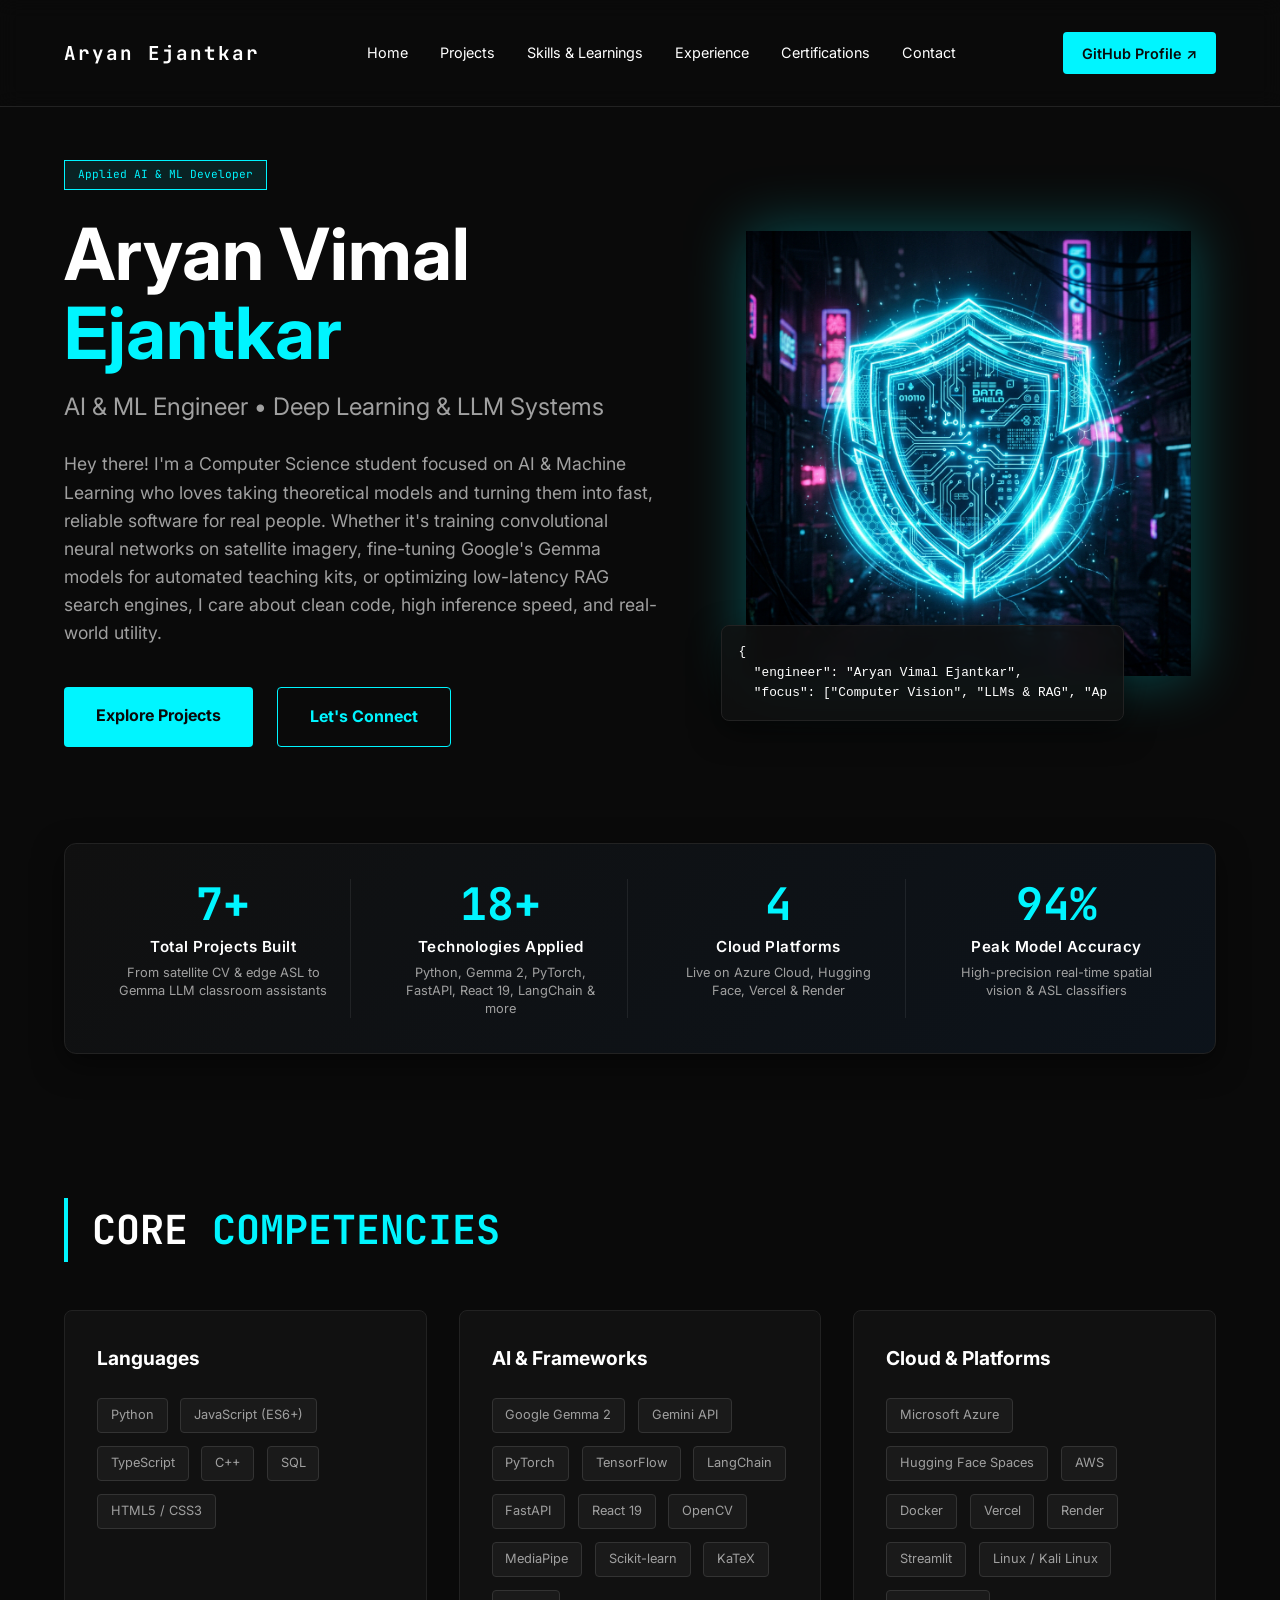
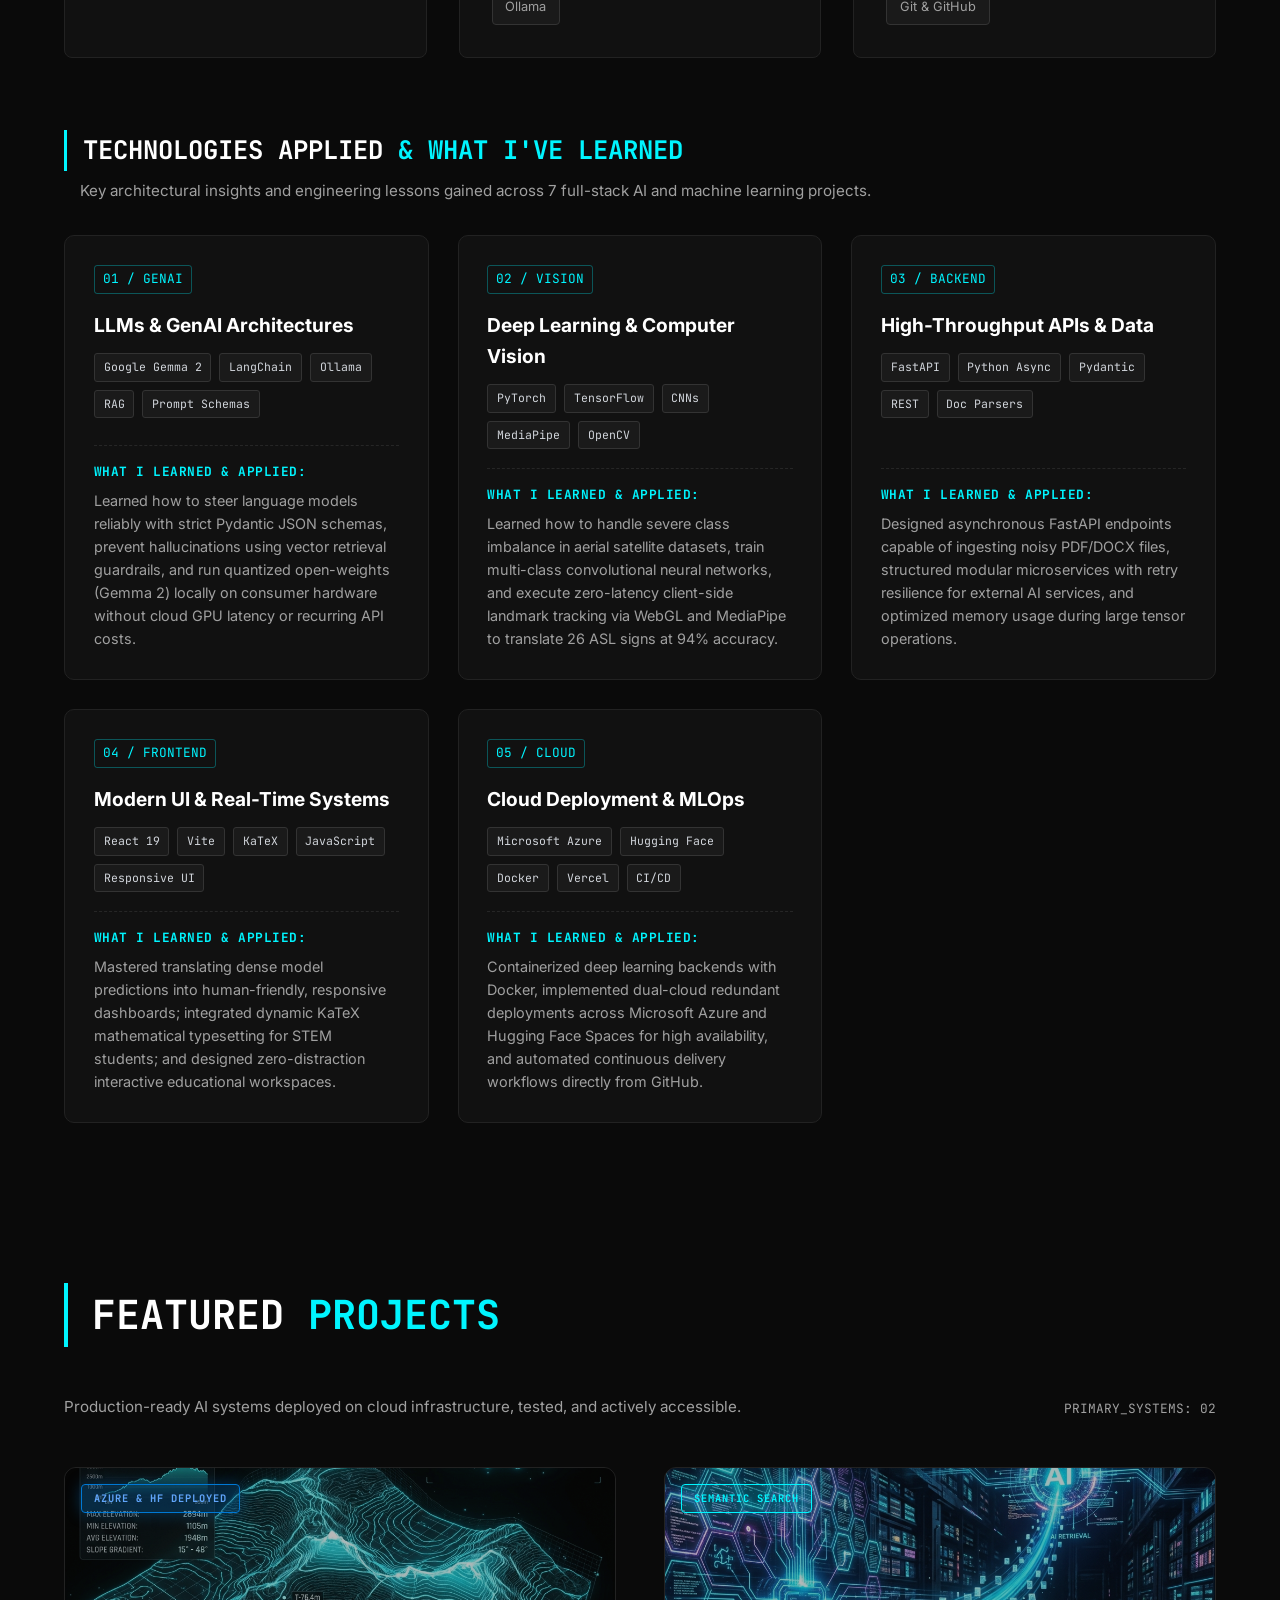
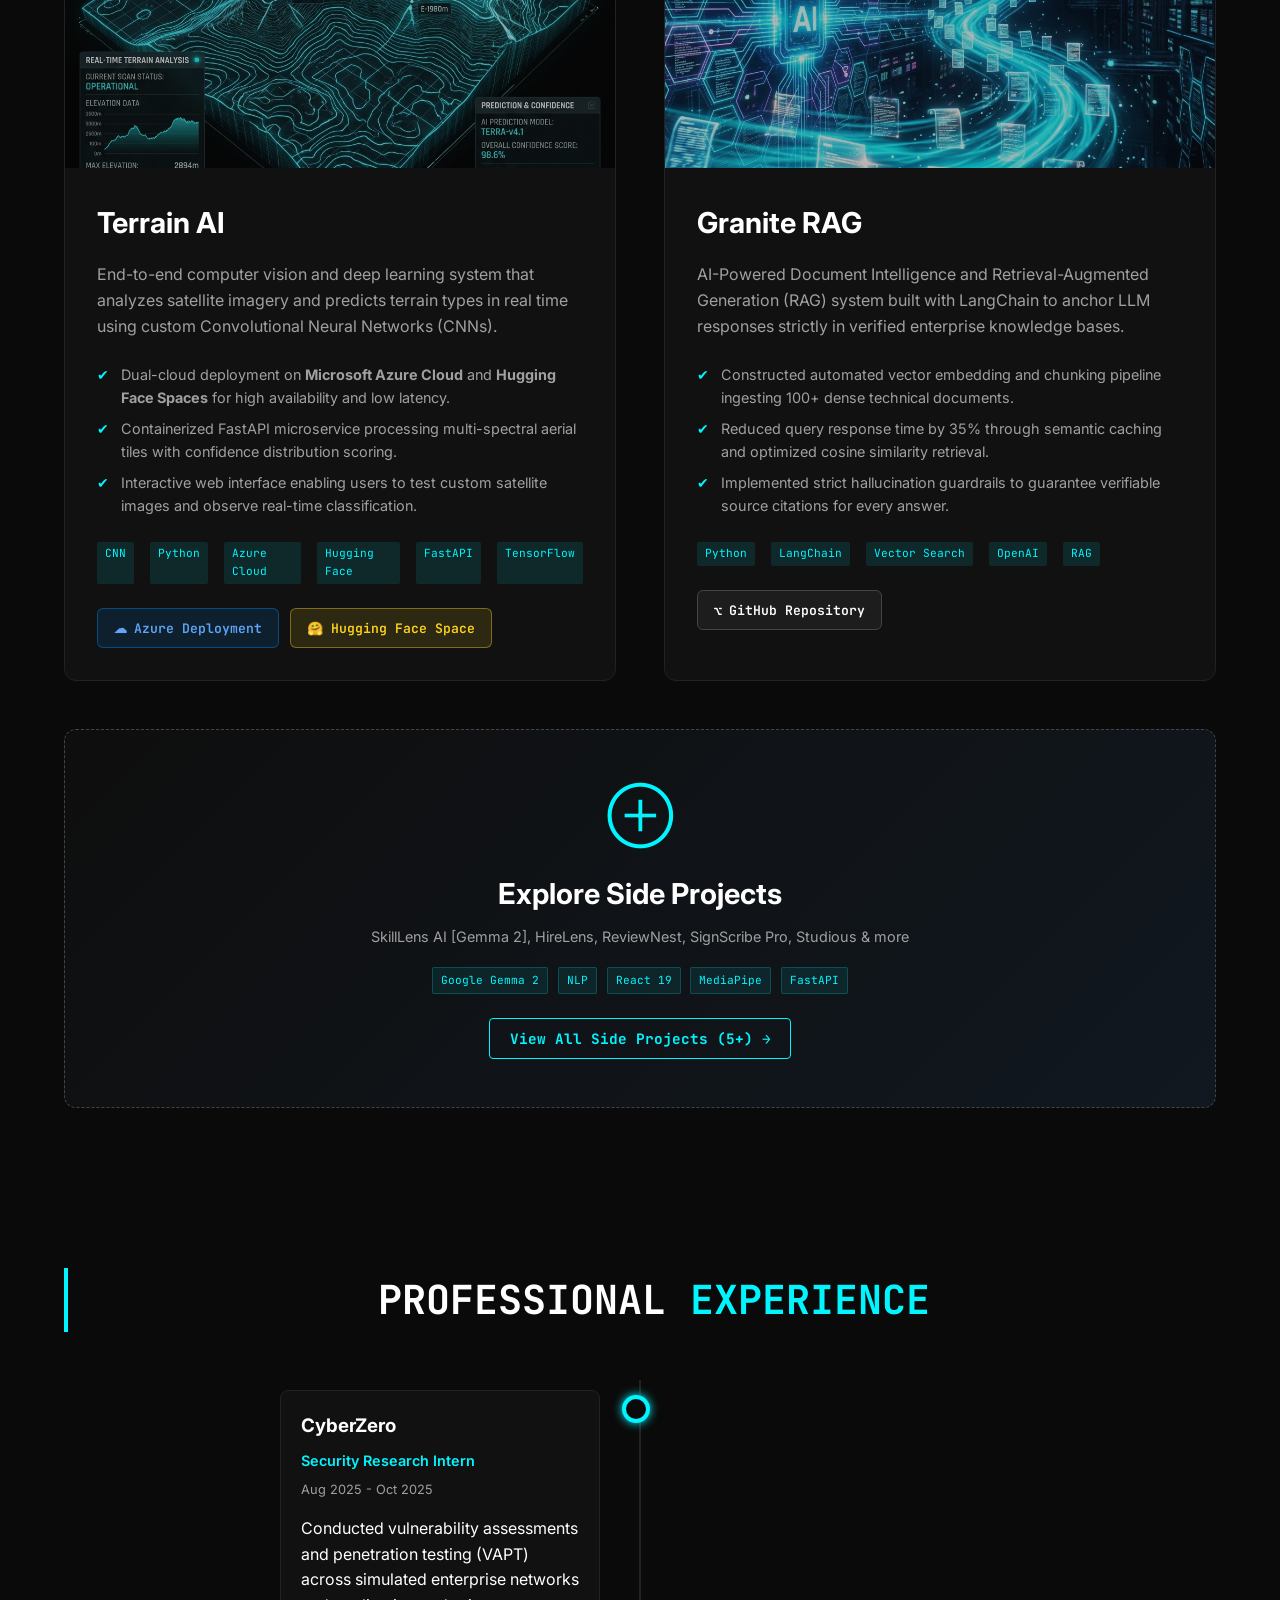
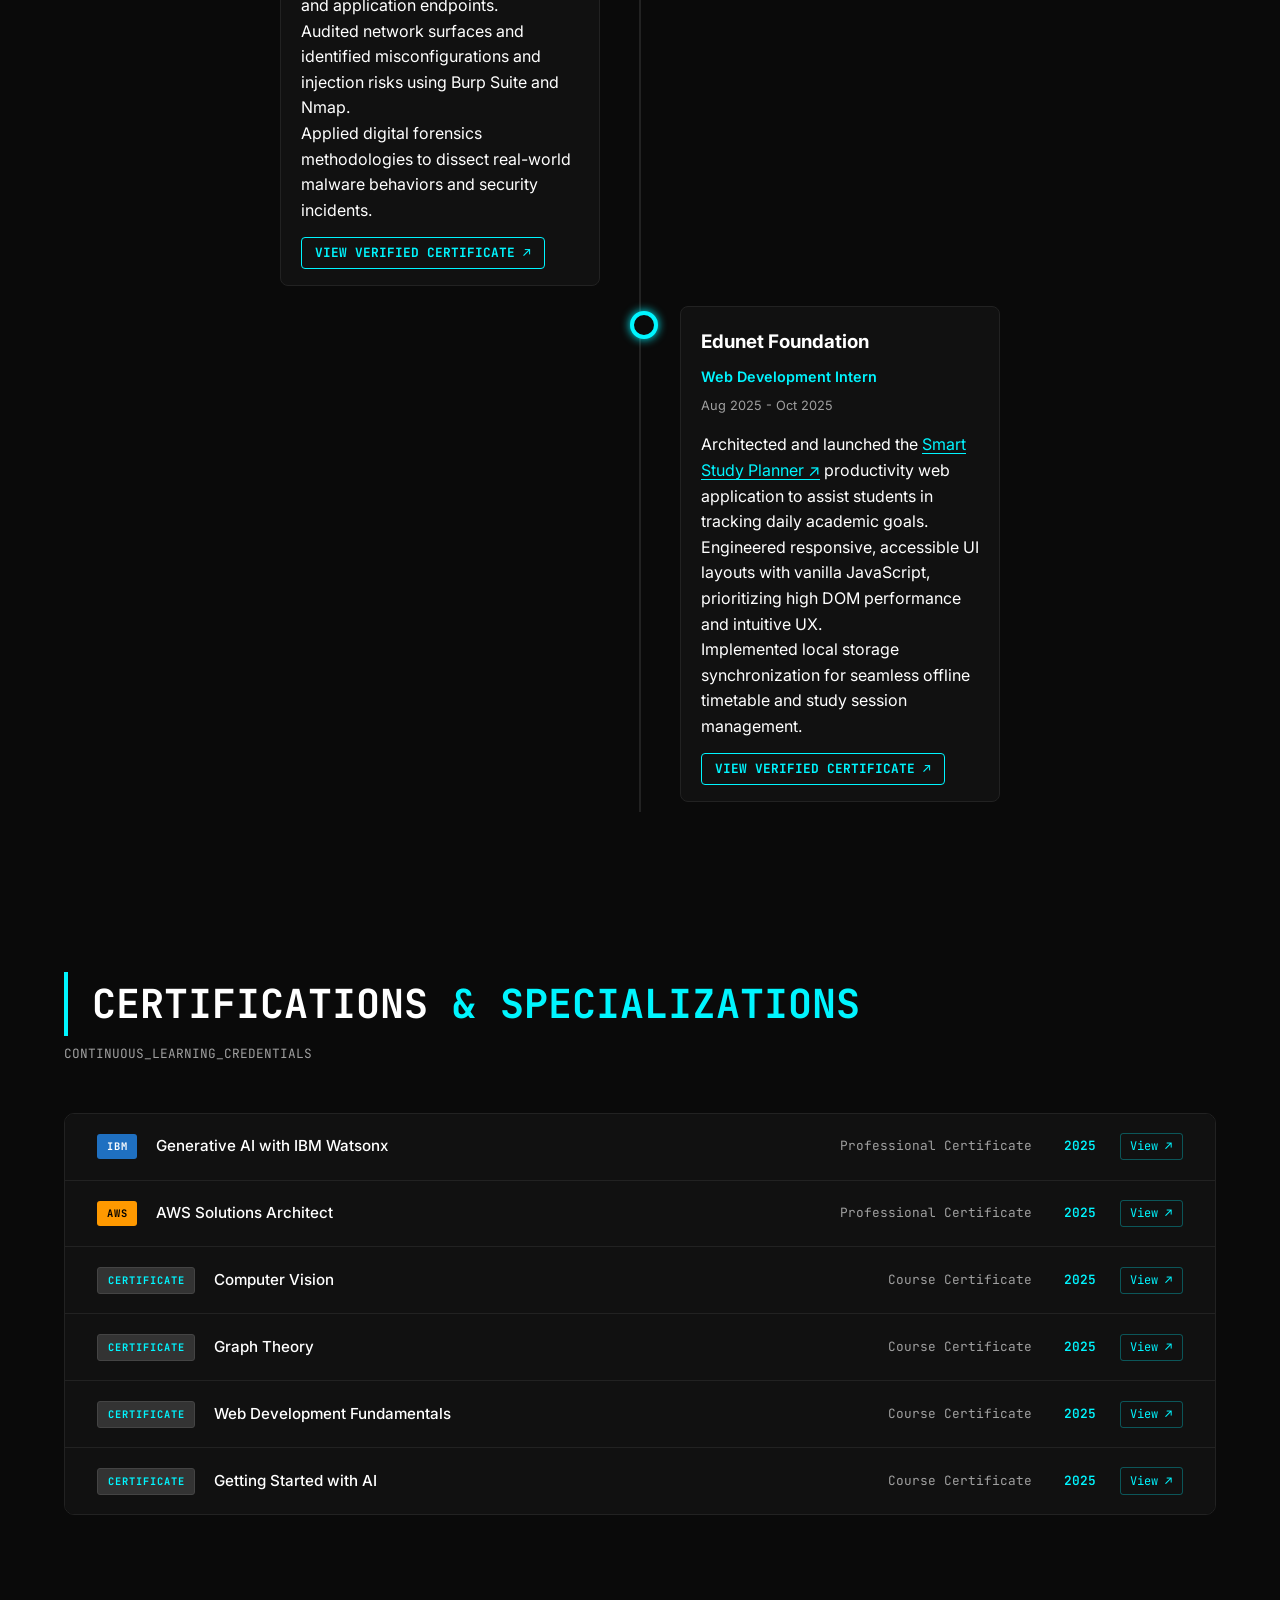
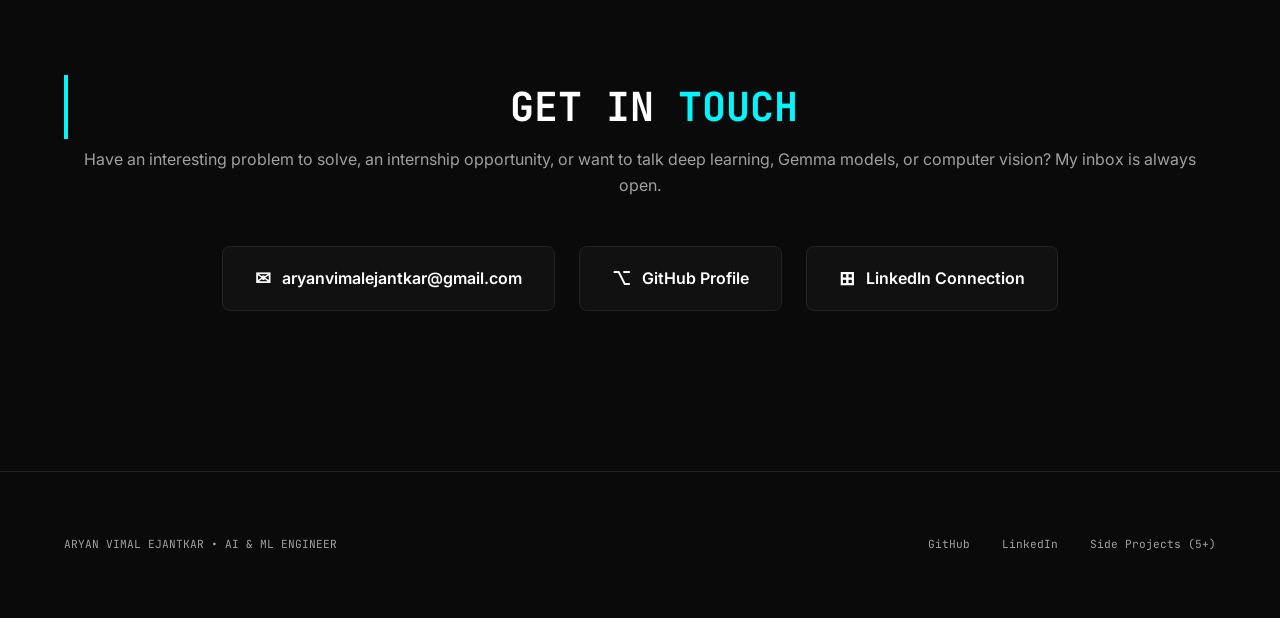
==== commit 39f98ece: "Move SkillLens AI to side projects page" ====
--- a/index.html
+++ b/index.html
@@ -242,46 +242,11 @@
                     <h2 class="section-title">FEATURED <span class="highlight">PROJECTS</span></h2>
                     <p class="sub-section-desc" style="padding-left: 0; margin-bottom: 0;">Production-ready AI systems deployed on cloud infrastructure, tested, and actively accessible.</p>
                 </div>
-                <div class="project-log">TOTAL_CATALOG: 07_PROJECTS</div>
+                <div class="project-log">PRIMARY_SYSTEMS: 02</div>
             </div>
 
             <!-- Projects Grid -->
             <div class="projects-grid">
-                <!-- SkillLens AI [Built with Gemma] -->
-                <article class="project-card" id="skilllens-ai">
-                    <div class="project-img">
-                        <span class="project-pill gemma">GOOGLE GEMMA 2</span>
-                        <img src="images/skilllens.png" alt="SkillLens AI TutorKit built with Google Gemma">
-                    </div>
-                    <div class="project-info">
-                        <h3>SkillLens AI</h3>
-                        <p>An open-source AI worksheet and teaching pack generator for educators, tutors, and coaching centers—built with Google's Gemma models to eliminate 5 to 12 hours of repetitive, unpaid lesson prep every week.</p>
-                        <ul>
-                            <li>Ingests textbook chapters, notes, and syllabus PDFs to automatically construct tiered diagnostic quizzes with distractor explanations.</li>
-                            <li>Generates step-by-step worked exercises with KaTeX mathematical formatting and interactive spaced-retention flashcards.</li>
-                            <li>Features an adaptive Socratic assistant drawer that guides students through reasoning without spoiling direct answers.</li>
-                            <li>Supports both cloud generation via Google GenAI SDK and 100% private offline generation via local Ollama inference.</li>
-                        </ul>
-                        <div class="project-tags">
-                            <span>Google Gemma 2</span>
-                            <span>Python</span>
-                            <span>FastAPI</span>
-                            <span>React 19</span>
-                            <span>Ollama</span>
-                            <span>KaTeX</span>
-                            <span>Vercel</span>
-                        </div>
-                        <div class="project-actions">
-                            <a href="https://skilllens-ai.vercel.app/" target="_blank" rel="noopener noreferrer" class="btn-action btn-live">
-                                <span>↗</span> Live App
-                            </a>
-                            <a href="https://github.com/AryanEjantkar/SkillLensAI" target="_blank" rel="noopener noreferrer" class="btn-action btn-gh">
-                                <span>⌥</span> GitHub Repo
-                            </a>
-                        </div>
-                    </div>
-                </article>
-
                 <!-- Terrain AI -->
                 <article class="project-card" id="terrain-ai">
                     <div class="project-img">
@@ -349,16 +314,16 @@
                     <a href="projects.html" class="more-projects-link">
                         <div class="more-projects-inner">
                             <div class="more-icon">⊕</div>
-                            <h3>Explore All 7 Projects</h3>
-                            <p>HireLens, ReviewNest, SignScribe Pro, Studious &amp; more</p>
+                            <h3>Explore Side Projects</h3>
+                            <p>SkillLens AI [Gemma 2], HireLens, ReviewNest, SignScribe Pro, Studious &amp; more</p>
                             <div class="more-tags">
+                                <span>Google Gemma 2</span>
                                 <span>NLP</span>
                                 <span>React 19</span>
                                 <span>MediaPipe</span>
-                                <span>Gemma 2</span>
-                                <span>Azure</span>
+                                <span>FastAPI</span>
                             </div>
-                            <span class="more-arrow">View Complete Catalog (7) →</span>
+                            <span class="more-arrow">View All Side Projects (5+) →</span>
                         </div>
                     </a>
                 </article>
@@ -514,7 +479,7 @@
             <div class="footer-center">
                 <a href="https://github.com/AryanEjantkar" target="_blank">GitHub</a>
                 <a href="https://www.linkedin.com/in/aryan-vimal-ejantkar-a94936253/" target="_blank">LinkedIn</a>
-                <a href="projects.html">All 7 Projects</a>
+                <a href="projects.html">Side Projects (5+)</a>
             </div>
         </div>
     </footer>
--- a/style.css
+++ b/style.css
@@ -788,12 +788,14 @@
 
 /* ─── More Projects CTA Card ─── */
 .project-more-cta {
+    grid-column: 1 / -1;
     display: flex;
     align-items: stretch;
     cursor: pointer;
     border: 1px dashed #444;
     transition: border-color 0.3s, box-shadow 0.3s;
     background: linear-gradient(135deg, #0e0e0e 0%, #111820 100%);
+    border-radius: 12px;
 }
 
 .project-more-cta:hover {
